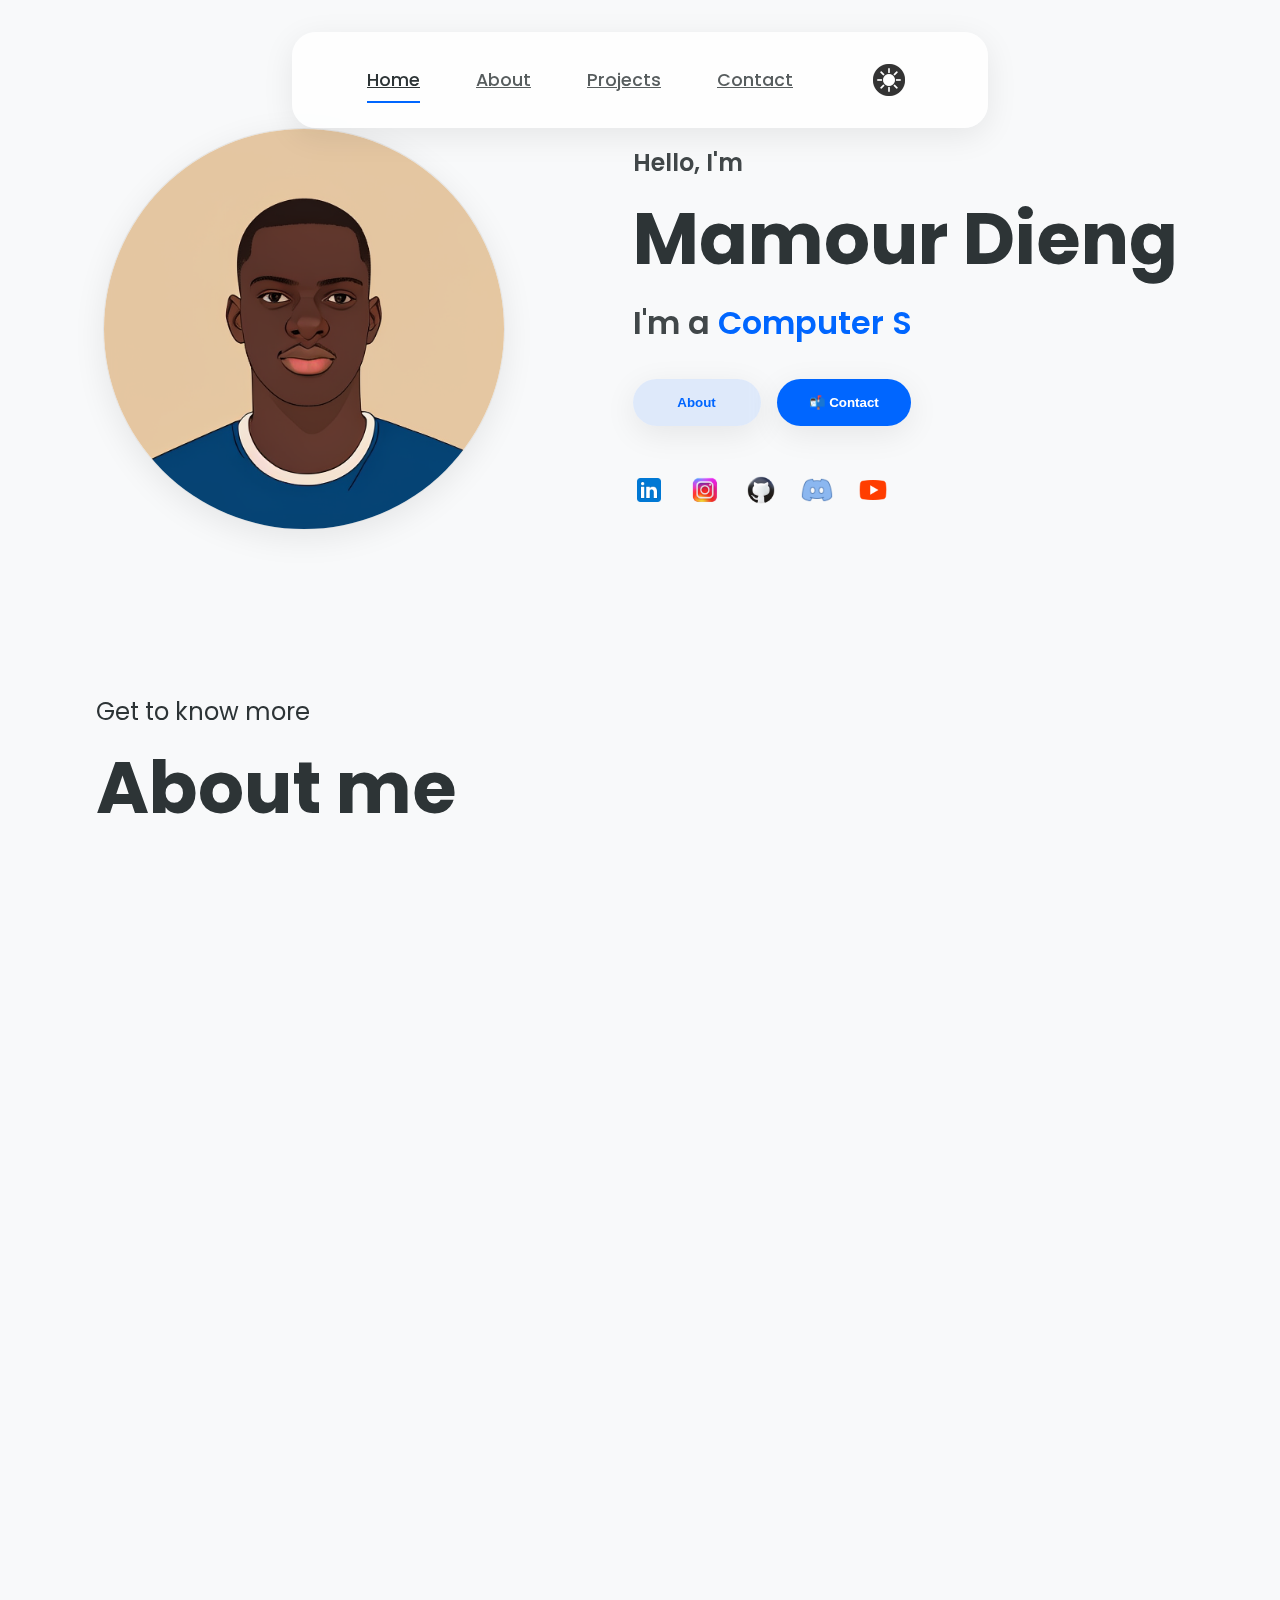
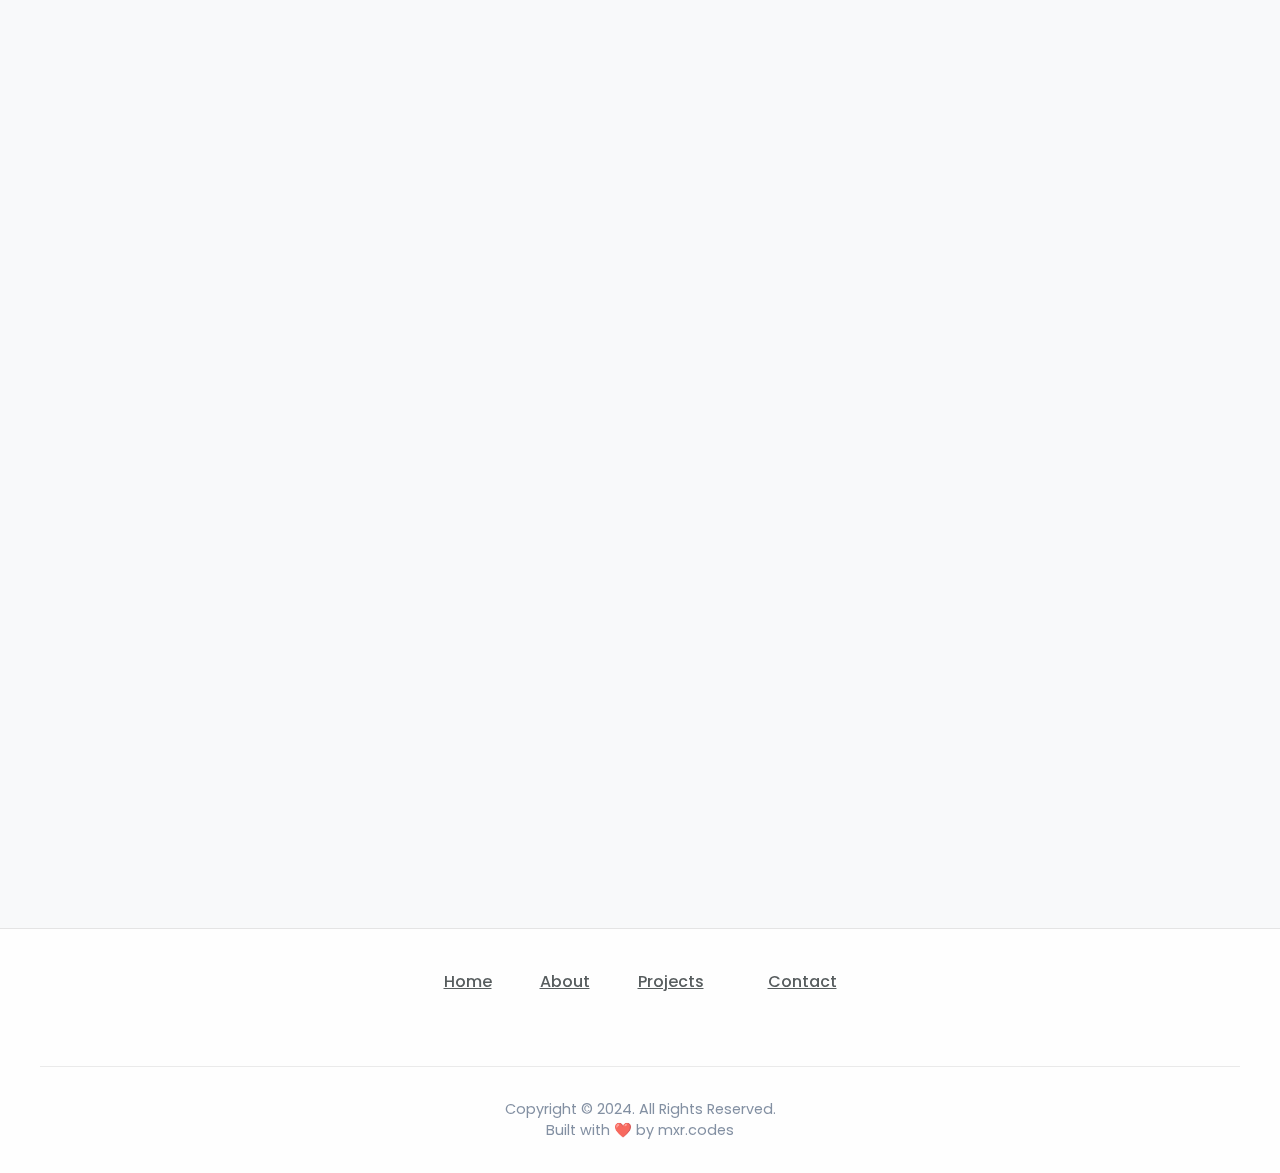
==== index.html @ 45b51bd1 "fix project section responsiveness" ====
<!DOCTYPE html>
<html lang="en">
<head>
    <meta charset="UTF-8">
    <meta name="viewport" content="width=device-width, initial-scale=1.0">
    <meta name="description" content="Mamour Dieng's personal Portfolio">
    <meta name="keywords" content="Mamour Dieng, mxr.codes, Mamour Dieng's Portfolio, Étudiant École Supérieure Polytechnique de Dakar">
    <meta name="author" content="Mamour Dieng">
    
    <!-- Open Graph Meta Tags -->
    <meta property="og:title" content="Mamour Dieng's Portfolio">
    <meta property="og:description" content="Explore my portfolio showcasing a Wordle game using Python, full-stack React applications, GitHub credentials integration, and more. Stay tuned for updates on YouTube and Instagram.">
    <meta property="og:url" content="https://mxr.codes">
    <meta property="og:image" content="https://mxr.codes/images/mypfp.png">
    <meta property="og:site_name" content="mxr.codes">
    <meta property="og:see_also" content="https://www.instagram.com/mxr.codes">

    <!-- Twitter Card Meta Tags. -->
    <meta name="twitter:card" content="summary_large_image">
    <meta name="twitter:title" content="Mamour Dieng's Portfolio">
    <meta name="twitter:description" content="Explore my portfolio showcasing a Wordle game using Python, full-stack React applications, GitHub credentials integration, and more. Stay tuned for updates on YouTube and Instagram.">
    <meta name="twitter:image" content="https://mxr.codes/images/mypfp.png">
    <meta name="twitter:site" content="@mxr.codes">
    
    <link rel="icon" type="image/png" href="images/favicon.ico">
    <link rel="stylesheet" type="text/css" href="style.css">
    <link rel="stylesheet" type="text/css" href="mediaqueries.css">
    <link rel="stylesheet" href="https://unpkg.com/aos@next/dist/aos.css" />
</head>
    
<body>
    <nav id="desktop-nav">
        <div>
            <ul class="nav-links">
                <li><a href="#profile" class="nav-link active">Home</a></li>
                <li><a href="#about" class="nav-link">About</a></li>
                <li><a href="#projects" class="nav-link">Projects</a></li>
                <li><a href="#contact" class="nav-link">Contact</a></li>
                <li>
                    <img
                      id="modeToggle"
                      class="icon color-icon"
                      src="./images/theme_light.png"
                      src-light="./images/theme_light.png"
                      src-dark="./images/theme_dark.png"
                      alt="Color theme icon"
                    />
                </li>
            </ul>
        </div>
    </nav>
    <nav id="hamburger-nav">
        <div class="logo">mxr.codes</div>
        <div class="hamburger-menu">
            <div class="hamburger-icon" onclick="toggleMenu()">
                <span></span>
                <span></span>
                <span></span>
            </div>
            <div class="menu-links">
                <li><a href="#home" onclick="toggleMenu()">Home</a></li>
                <li><a href="#about" onclick="toggleMenu()">About</a></li>
                <li><a href="#projects" onclick="toggleMenu()">Projects</a></li>
                <li><a href="#contact" onclick="toggleMenu()">Contact</a></li>
            </div>
        </div>
    </nav>
    <section id="profile">
        <div class="section__pic-container" data-aos="fade-right">
            <img class="me" src="/images/image.png" alt="profile-pic"/>
        </div>
        <div class="section__text" data-aos="fade-left">
            <p class="section__text__p1">Hello, I'm</p>
            <h1 class="title">Mamour Dieng</h1>
            <p class="section__text__p2">
                <span class="static-text">I'm a</span> 
                <span class="dynamic-text" data-period="2000" 
                      data-type='["Computer Science Student", "Python & AI Enthusiast 🤖", "YouTuber 🎥",  "Chess Player ♟️"]'>
                </span>
            </p>
            <div class="btn-container">
                <button class="btn btn-color-2" onclick="location.href='#about'">
                    About
                </button>
                <button class="btn btn-color-1" onclick="location.href='#contact'">
                    📬 Contact
                </button>
            </div>
            <div id="socials-container">
                <a href="https://www.linkedin.com/in/mamour-dieng-394237261/" target="_blank" class="social-link" data-aos="fade-up" data-aos-delay="100">
                    <img src="images/icons/linkedin.png" alt="My LinkedIn profile" class="icon"/>
                </a>
                <a href="https://instagram.com/mxr.codes" target="_blank" class="social-link" data-aos="fade-up" data-aos-delay="200">
                    <img src="images/icons/instagram.png" alt="My Instagram profile" class="icon"/>
                </a>
                <a href="https://github.com/mamour-dx" target="_blank" class="social-link" data-aos="fade-up" data-aos-delay="300">
                    <img src="images/icons/github.png" alt="My GitHub profile" class="icon"/>
                </a>
                <a href="https://discord.gg/Q7MDwkQH3E" target="_blank" class="social-link" data-aos="fade-up" data-aos-delay="400">
                    <img src="images/icons/discord.png" alt="My Discord server" class="icon"/>
                </a>
                <a href="https://www.youtube.com/@mxr_codes" target="_blank" class="social-link" data-aos="fade-up" data-aos-delay="500">
                    <img src="images/icons/youtube.png" alt="My YouTube channel" class="icon"/>
                </a>
            </div>
        </div>
    </section>
    <section id="about">
        <p class="section__text__p1" data-aos="fade-up">Get to know more</p>
        <h1 class="title" data-aos="fade-up">About me</h1>
        <div class="section-container">
            <div class="section__pic-container" data-aos="fade-right">
                <img src="/images/about-me-pic.png" class="about-pic"/>
            </div>
            <div class="about-details-container" data-aos="fade-left">
                <div class="about-containers">
                    <div class="details-container" data-aos="zoom-in" data-aos-delay="100">
                        <img src="/images/icons/experience.png" alt="" class="icon"/>
                        <h3>Student</h3>
                        <p>DUT 2<br>École Supérieure Polytechnique de Dakar</p>
                    </div>
                    <div class="details-container" data-aos="zoom-in" data-aos-delay="200">
                        <img src="/images/icons/education.png" alt="" class="icon"/>
                        <h3>Content creator</h3>
                        <p>Instagram, YouTube and TikTok</p>
                    </div>
                </div>
                <div class="text-container" data-aos="fade-up">
                    <p>     
                        I started coding in July 2024, and the aspect I love most about computer science is the creativity. After self-teaching Python using <a href="https://cs50.harvard.edu/python/2022/" target="_blank">CS50P</a> course, I enrolloed ESP Dakar, where I learned about algotrithms, computer architecture, networks etc. I learned (and still learning) multiple programming languages at school like C, Java, PHP, SQL for Databases etc. <br>
                        I also had the opportunity to use HTML/CSS and JavaScript, particularly with React JS. 
                    </p> 
                </div>
            </div>
        </div>
        <img src="/images/icons/arrow.png" class="icon arrow" onclick="location.href='#projects'" data-aos="fade-up">
    </section>
    <section id="projects">
        <p class="section__text__p1" data-aos="fade-up">Browse my recent</p>
        <h1 class="title" data-aos="fade-up">Projects</h1>
        <div class="projects-container">
            <div class="project-card" data-aos="fade-up">
                <div class="project-image">
                    <img src="/images/notemaster.png" alt="NoteMaster App" class="project-img">
                    <div class="project-overlay">
                        <div class="tech-stack">
                            <span class="tech-tag">Python</span>
                            <span class="tech-tag">Streamlit</span>
                            <span class="tech-tag">GitHub</span>
                            <span class="tech-tag">Deepseek API</span>
                        </div>
                    </div>
                </div>
                <div class="project-content">
                    <h3 class="project-title">NoteMaster</h3>
                    <p class="project-description">Une application d'apprentissage actif qui permet de prendre des notes, générer des questions et suivre vos progrès dans vos cours.</p>
                    <div class="btn-container">
                        <button class="btn btn-color-2 project-btn" onclick="window.open('https://notemaster.streamlit.app', '_blank')">
                            Live Demo
                        </button>
                        <button class="btn btn-color-1 project-btn" onclick="window.open('https://www.youtube.com/watch?v=1hFGjvgwC_8', '_blank')">
                            YouTube
                        </button>
                    </div>
                </div>
            </div>

            <div class="project-card" data-aos="fade-up" data-aos-delay="200">
                <div class="project-image">
                    <img src="/images/CS50P.png" alt="Wordle Game" class="project-img">
                    <div class="project-overlay">
                        <div class="tech-stack">
                            <span class="tech-tag">Python</span>
                            <span class="tech-tag">CLI</span>
                            <span class="tech-tag">Game Dev</span>
                            <span class="tech-tag">CS50</span>
                        </div>
                    </div>
                </div>
                <div class="project-content">
                    <h3 class="project-title"><a title="What is wordle?" href="https://www.nytimes.com/games/wordle/index.html" target="_blank">Wordle</a> game using Python</h3>
                    <p class="project-description">A command-line implementation of the popular Wordle game built with Python as part of the CS50P course.</p>
                    <div class="btn-container">
                        <button class="btn btn-color-1 project-btn" onclick="location.href='https://github.com/mamour-dx/python-wordle-game'">
                            Github
                        </button>
                        <button class="btn btn-color-2 project-btn" onclick="location.href='https://certificates.cs50.io/f2751e08-4cd6-47ea-8532-13213b9c3344.pdf?size=letter'">
                            Credentials
                        </button>
                    </div>
                </div>
            </div>

            <div class="project-card" data-aos="fade-up" data-aos-delay="400">
                <div class="project-image">
                    <img src="/images/today-i-learned.png" alt="Today I Learned" class="project-img">
                    <div class="project-overlay">
                        <div class="tech-stack">
                            <span class="tech-tag">React</span>
                            <span class="tech-tag">JavaScript</span>
                            <span class="tech-tag">CSS</span>
                            <span class="tech-tag">Full-Stack</span>
                        </div>
                    </div>
                </div>
                <div class="project-content">
                    <h3 class="project-title">Full-Stack Web Application with React</h3>
                    <p class="project-description">A web application built with React that allows users to share and discover interesting facts they've learned.</p>
                    <div class="btn-container">
                        <button class="btn btn-color-2 project-btn" onclick="window.open('https://todayilearned-mxr.netlify.app/', '_blank')">
                            Live Demo
                        </button>
                        <button class="btn btn-color-1 project-btn" onclick="location.href='https://github.com/mamour-dx/Web-App'">
                            GitHub
                        </button>
                    </div>
                </div>
            </div>

            <div class="project-card" data-aos="fade-up" data-aos-delay="600">
                <div class="project-image">
                    <img src="/images/python-website.png" alt="Python Quiz" class="project-img">
                    <div class="project-overlay">
                        <div class="tech-stack">
                            <span class="tech-tag">HTML</span>
                            <span class="tech-tag">CSS</span>
                            <span class="tech-tag">JavaScript</span>
                            <span class="tech-tag">Quiz App</span>
                        </div>
                    </div>
                </div>
                <div class="project-content">
                    <h3 class="project-title">Python Quiz Application</h3>
                    <p class="project-description">An interactive quiz application to test your Python knowledge with various difficulty levels and topics.</p>
                    <div class="btn-container">
                        <button class="btn btn-color-2 project-btn" onclick="window.open('https://python.mxr.codes/', '_blank')">
                            Live Demo
                        </button>
                        <button class="btn btn-color-1 project-btn" onclick="location.href='https://www.instagram.com/p/C7hyXpmtdHk/'">
                            Instagram
                        </button>
                    </div>
                </div>
            </div>
        </div>
        
        <div class="technologies-section" data-aos="fade-up">
            <h2 class="technologies-title">My Toolbox ⚒️</h2>
            <div class="technologies-container">
                <div class="technology-item" data-aos="zoom-in" data-aos-delay="50">
                    <img src="/images/technologies/python.png" alt="Python" class="technology-icon">
                    <span class="technology-name">Python</span>
                </div>
                <div class="technology-item" data-aos="zoom-in" data-aos-delay="100">
                    <img src="/images/technologies/html.png" alt="HTML" class="technology-icon">
                    <span class="technology-name">HTML</span>
                </div>
                <div class="technology-item" data-aos="zoom-in" data-aos-delay="150">
                    <img src="/images/technologies/css.png" alt="CSS" class="technology-icon">
                    <span class="technology-name">CSS</span>
                </div>
                <div class="technology-item" data-aos="zoom-in" data-aos-delay="200">
                    <img src="/images/technologies/javascript.png" alt="JavaScript" class="technology-icon">
                    <span class="technology-name">JavaScript</span>
                </div>
                <div class="technology-item" data-aos="zoom-in" data-aos-delay="250">
                    <img src="/images/technologies/react.png" alt="React" class="technology-icon">
                    <span class="technology-name">React</span>
                </div>
                <div class="technology-item" data-aos="zoom-in" data-aos-delay="300">
                    <img src="/images/technologies/streamlit.png" alt="Streamlit" class="technology-icon">
                    <span class="technology-name">Streamlit</span>
                </div>
                <div class="technology-item" data-aos="zoom-in" data-aos-delay="350">
                    <img src="/images/technologies/github.png" alt="GitHub" class="technology-icon">
                    <span class="technology-name">GitHub</span>
                </div>
                <div class="technology-item" data-aos="zoom-in" data-aos-delay="400">
                    <img src="/images/technologies/git.png" alt="Git" class="technology-icon">
                    <span class="technology-name">Git</span>
                </div>
                <div class="technology-item" data-aos="zoom-in" data-aos-delay="450">
                    <img src="/images/technologies/cli.png" alt="Command Line" class="technology-icon">
                    <span class="technology-name">CLI</span>
                </div>
                <div class="technology-item" data-aos="zoom-in" data-aos-delay="500">
                    <img src="/images/technologies/deepseek.png" alt="Deepseek API" class="technology-icon">
                    <span class="technology-name">Deepseek API</span>
                </div>
            </div>
        </div>
        
        <img src="/images/icons/arrow.png" class="icon arrow" onclick="location.href='#contact'" data-aos="fade-up">
    </section>
    <section id="contact">
        <p class="section__text__p1" data-aos="fade-up">Get in touch</p>
        <h1 class="title" data-aos="fade-up">Contact Me</h1>
        <div class="contact-info-upper-container" data-aos="zoom-in">
            <div class="contact-info-container">
                <img src="/images/icons/email.png" alt="email" class="icon contact-icon email-icon">
                <p><a href="mailto:contact@mxr.codes">contact@mxr.codes</a></p>
            </div>
            
        </div>
    </section>
    <footer>
        <div class="footer-content">
            <nav>
                <div class="nav-links-container">
                    <ul class="nav-links">
                        <li><a href="#profile">Home</a></li>
                        <li><a href="#about">About</a></li>
                        <li><a href="#projects">Projects</a></li>
                        <li><a href="#contact">Contact</a></li>
                    </ul>
                </div>
            </nav>
            <div class="footer-bottom">
                <p>Copyright &#169; 2024. All Rights Reserved.</p>
                <p>Built with ❤️ by mxr.codes</p>
            </div>
        </div>
    </footer>
    
    <script src="https://unpkg.com/aos@next/dist/aos.js"></script>
    <script src="script.js"></script>
</body>
</html>
---- style.css ----
@import url("https://fonts.googleapis.com/css2?family=Poppins:wght@300;400;500;600&display=swap");

/* Default Light Mode */
:root {
  --primary-color: #ffffff;
  --background-color: #f8f9fa;
  --text-color: #2d3436;
  --text-color-light: #64748b;
  --accent-color: #0066FF;
  --accent-color-light: rgba(0, 102, 255, 0.1);
  --glass: rgba(255, 255, 255, 0.8);
  --glass-dark: rgba(255, 255, 255, 0.95);
  --shadow: 0 8px 32px 0 rgba(0, 0, 0, 0.08);
  --backdrop: blur(10px);
  --border-color: rgba(0, 0, 0, 0.1);
}

/* Dark Mode */
[theme="dark"] {
  --primary-color: #0a0a0a;
  --background-color: #000000;
  --text-color: #ffffff;
  --text-color-light: #94a3b8;
  --accent-color: #3b82f6;
  --accent-color-light: rgba(59, 130, 246, 0.1);
  --glass: rgba(0, 0, 0, 0.8);
  --glass-dark: rgba(0, 0, 0, 0.95);
  --shadow: 0 8px 32px 0 rgba(0, 0, 0, 0.3);
  --border-color: rgba(255, 255, 255, 0.1);
}

* {
  margin: 0;
  padding: 0;
}

h3 {
  color: var(--text-color);
}

body {
  font-family: "Poppins", sans-serif;
  background-color: var(--background-color);
  color: var(--text-color);
}

html {
  scroll-behavior: smooth;
}

p {
  color: var(--text-color-light);
}

/* TRANSITION */

a,
.btn {
  transition: all 300ms ease;
}

/* DESKTOP NAV */

nav {
  position: fixed;
  top: 2rem;
  left: 50%;
  transform: translateX(-50%);
  width: auto;
  min-width: 600px;
  background: var(--glass);
  backdrop-filter: var(--backdrop);
  -webkit-backdrop-filter: var(--backdrop);
  z-index: 1000;
  border-radius: 1.5rem;
  padding: 1rem 3rem;
  box-shadow: var(--shadow);
  height: auto;
  display: flex;
  justify-content: center;
}

.nav-links {
  display: flex;
  align-items: center;
  gap: 3.5rem;
  list-style: none;
  font-size: 1.1rem;
  padding: 0.5rem 1rem;
  margin: 0;
}

.nav-links li {
  display: flex;
  align-items: center;
}

.nav-links a {
  position: relative;
  padding: 0.5rem 0;
  font-weight: 500;
  color: var(--text-color);
  opacity: 0.8;
  transition: all 0.3s ease;
  white-space: nowrap;
}

.nav-links a:hover {
  opacity: 1;
  text-decoration: none;
  transform: translateY(-1px);
}

.nav-links a::after {
  content: '';
  position: absolute;
  bottom: -2px;
  left: 0;
  width: 0;
  height: 2px;
  background: var(--accent-color);
  transition: width 0.3s ease;
}

.nav-links a:hover::after {
  width: 100%;
}

.nav-links a.active {
  opacity: 1;
}

.nav-links a.active::after {
  width: 100%;
}

.nav-links li:last-child {
  margin-left: 1rem;
}

#modeToggle {
  padding: 0.5rem;
  cursor: pointer;
  transition: transform 0.3s ease;
}

#modeToggle:hover {
  transform: rotate(45deg);
}

.logo {
  display: none;
}

/* HAMBURGER MENU */

#hamburger-nav {
  display: none;
}

.hamburger-menu {
  position: relative;
  display: inline-block;
}

.hamburger-icon {
  display: flex;
  flex-direction: column;
  justify-content: space-between;
  height: 24px;
  width: 30px;
  cursor: pointer;
}

.hamburger-icon span {
  width: 100%;
  height: 2px;
  background-color: var(--text-color);
  transition: all 0.3 ease-in-out;
}

.menu-links {
  position: absolute;
  top: 100%;
  right: 0;
  background-color: var(--glass-dark);
  width: fit-content;
  max-height: 0;
  overflow: hidden;
  transition: all 0.3 ease-in-out;
}

.menu-links a {
  display: block;
  padding: 10px;
  text-align: center;
  font-size: 1.5rem;
  color: var(--text-color);
  text-decoration: none;
  transition: all 0.3 ease-in-out;
}

.menu-links li {
  list-style: none;
}

.menu-links.open {
  max-height: 300px;
}

.hamburger-icon.open span:first-child {
  transform: rotate(45deg) translate(10px, 5px);
}

.hamburger-icon.open span:nth-child(2) {
  opacity: 0;
}

.hamburger-icon.open span:last-child {
  transform: rotate(-45deg) translate(10px, -5px);
}

.hamburger-icon span:first-child {
  transform: none;
}

.hamburger-icon span:first-child {
  opacity: 1;
}

.hamburger-icon span:first-child {
  transform: none;
}

/* SECTIONS */

section {
  padding-top: 4vh;
  height: 96vh;
  margin: 0 10rem;
  box-sizing: border-box;
  min-height: fit-content;
}

.section-container {
  display: flex;
}

/* PROFILE SECTION */

#profile {
  display: flex;
  justify-content: center;
  align-items: center;
  gap: 8rem;
  height: 100vh;
  margin: 0;
  padding: 0 10rem;
  background: var(--background-color);
}

.section__pic-container {
  position: relative;
  overflow: hidden;
  border-radius: 50%;
  box-shadow: var(--shadow);
  animation: float 6s ease-in-out infinite;
  height: 400px;
  width: 400px;
  display: flex;
  justify-content: center;
  align-items: center;
  background: var(--glass);
  backdrop-filter: var(--backdrop);
  -webkit-backdrop-filter: var(--backdrop);
  border: 1px solid var(--border-color);
}

.section__pic-container img.me {
  width: 100%;
  height: 100%;
  object-fit: cover;
  object-position: center;
}

.section__text {
  align-self: center;
  text-align: left;
  animation: fadeIn 1s ease-in;
  max-width: 600px;
}

@keyframes fadeIn {
  from { opacity: 0; transform: translateY(20px); }
  to { opacity: 1; transform: translateY(0); }
}

.section__text p {
  font-weight: 600;
}

.section__text__p1 {
  font-size: 1.5rem;
  margin-bottom: 1rem;
  color: var(--text-color);
  opacity: 0.9;
}

.section__text__p2 {
  font-size: 2rem;
  margin-bottom: 2rem;
  min-height: 3rem;
  text-align: left;
}

.section__text__p2 .static-text {
  color: var(--text-color);
  opacity: 0.9;
}

.section__text__p2 .dynamic-text {
  color: var(--accent-color);
  font-weight: 600;
}

.title {
  font-size: 4.5rem;
  line-height: 1.2;
  margin-bottom: 1rem;
  background: none;
  -webkit-background-clip: unset;
  background-clip: unset;
  color: var(--text-color);
  font-weight: 700;
  text-align: left;
}

#socials-container {
  display: flex;
  justify-content: flex-start;
  margin-top: 3rem;
  gap: 1.5rem;
}

.social-link {
  opacity: 0.7;
  transition: all 0.3s ease;
}

.social-link:hover {
  opacity: 1;
  transform: translateY(-3px);
}

/* ICONS */

.icon {
  cursor: pointer;
  height: 2rem;
}

/* BUTTONS */

.btn-container {
  display: flex;
  justify-content: flex-start;
  margin-top: 2rem;
  gap: 1rem;
}

.btn {
  font-weight: 600;
  transition: all 300ms ease;
  padding: 1rem 2rem;
  width: auto;
  min-width: 8rem;
  border-radius: 2rem;
  background: var(--glass);
  backdrop-filter: var(--backdrop);
  -webkit-backdrop-filter: var(--backdrop);
  border: 1px solid var(--border-color);
  box-shadow: var(--shadow);
  color: var(--text-color);
}

.btn:hover {
  transform: translateY(-3px);
  box-shadow: 0 10px 20px rgba(0, 0, 0, 0.2);
}

.btn:active {
  transform: translateY(-1px);
  box-shadow: 0 5px 10px rgba(0, 0, 0, 0.2);
}

.btn-color-1,
.btn-color-2 {
  border: var(--border-color);
  color: var(--text-color-light);
}

.btn-color-1:hover,
.btn-color-2:hover {
  cursor: pointer;
}

.btn-color-1,
.btn-color-2:hover {
  background: var(--accent-color);
  color: white;
}

.btn-color-1:hover {
  background: var(--text-color);
}

.btn-color-2 {
  background: var(--accent-color-light);
  color: var(--accent-color);
}

.btn-color-2:hover {
  border: var(--border-color);
  background: var(--text-color);
}

.btn-container {
  gap: 1rem;
}

/* ABOUT SECTION */

#about {
  position: relative;
}

.about-containers {
  gap: 2rem;
  margin-bottom: 2rem;
  margin-top: 2rem;
}

.about-details-container {
  justify-content: center;
  flex-direction: column;
}

.about-containers,
.about-details-container {
  display: flex;
}

.about-pic {
  border-radius: 2rem;
  width: 100%;
  height: 100%;
  object-fit: cover;
}

.arrow {
  position: absolute;
  right: -5rem;
  bottom: 2.5rem;
}

.details-container {
  padding: 1.5rem;
  flex: 1;
  background: var(--glass);
  backdrop-filter: var(--backdrop);
  -webkit-backdrop-filter: var(--backdrop);
  border-radius: 2rem;
  border: 1px solid var(--border-color);
  box-shadow: var(--shadow);
  text-align: center;
  transition: transform 0.3s ease;
}

.details-container:hover {
  transform: translateY(-5px);
}

.section-container {
  gap: 5rem;
  height: 80%;
  align-items: center;
}

#about .section__pic-container {
  height: 400px;
  width: 500px;
  margin: auto 0;
  border-radius: 2rem;
  overflow: hidden;
}

#about .about-details-container {
  flex: 1;
  max-width: 600px;
}

/* EXPERIENCE SECTION */

#experience {
  position: relative;
}

.experience-sub-title {
  color: var(--text-color);
  font-weight: 600;
  font-size: 1.75rem;
  margin-bottom: 2rem;
}

.experience-details-container {
  display: flex;
  justify-content: center;
  flex-direction: column;
}

.article-container {
  display: flex;
  text-align: initial;
  flex-wrap: wrap;
  flex-direction: row;
  gap: 2.5rem;
  justify-content: space-around;
}

article {
  display: flex;
  width: 10rem;
  justify-content: space-around;
  gap: 0.5rem;
}

article .icon {
  cursor: default;
}

/* PROJECTS SECTION */

#projects {
  position: relative;
  padding: 6rem 0;
}

.projects-container {
  display: grid;
  grid-template-columns: repeat(auto-fill, minmax(300px, 1fr));
  gap: 3rem;
  max-width: 1400px;
  margin: 3rem auto 0;
  padding: 0 2rem;
}

.project-card {
  position: relative;
  background: rgba(255, 255, 255, 0.05);
  backdrop-filter: blur(10px);
  -webkit-backdrop-filter: blur(10px);
  border-radius: 0.75rem;
  overflow: hidden;
  box-shadow: 0 10px 30px rgba(0, 0, 0, 0.1);
  transition: all 0.4s ease;
  height: 100%;
  display: flex;
  flex-direction: column;
  border: 1px solid rgba(255, 255, 255, 0.1);
}

[theme="dark"] .project-card {
  background: rgba(0, 0, 0, 0.2);
  box-shadow: 0 10px 30px rgba(0, 0, 0, 0.3);
}

.project-card:hover {
  transform: translateY(-10px);
  box-shadow: 0 20px 40px rgba(0, 0, 0, 0.15);
}

[theme="dark"] .project-card:hover {
  box-shadow: 0 20px 40px rgba(0, 0, 0, 0.4);
}

.project-image {
  position: relative;
  width: 100%;
  height: 220px;
  overflow: hidden;
}

.project-img {
  width: 100%;
  height: 100%;
  object-fit: cover;
  transition: transform 0.6s ease;
}

.project-card:hover .project-img {
  transform: scale(1.05);
}

.project-overlay {
  position: absolute;
  bottom: 0;
  left: 0;
  width: 100%;
  background: linear-gradient(to top, rgba(0, 0, 0, 0.9), rgba(0, 0, 0, 0.6) 70%, transparent);
  padding: 1rem;
  opacity: 1;
  transition: all 0.3s ease;
}

.tech-stack {
  display: flex;
  flex-wrap: wrap;
  gap: 0.4rem;
  margin-bottom: 0.5rem;
}

.tech-tag {
  background: var(--accent-color);
  color: white;
  padding: 0.3rem 0.6rem;
  border-radius: 0.4rem;
  font-size: 0.8rem;
  font-weight: 500;
  box-shadow: 0 4px 8px rgba(0, 0, 0, 0.3);
  transition: all 0.3s ease;
  white-space: nowrap;
}

.tech-tag:hover {
  transform: translateY(-2px);
  box-shadow: 0 6px 12px rgba(0, 0, 0, 0.4);
}

.project-content {
  padding: 1.5rem;
  flex-grow: 1;
  display: flex;
  flex-direction: column;
}

.project-title {
  font-size: 1.5rem;
  font-weight: 600;
  margin-bottom: 1rem;
  color: var(--text-color);
}

.project-title a {
  color: var(--text-color);
  text-decoration: none;
  transition: color 0.3s ease;
}

.project-title a:hover {
  color: var(--accent-color);
}

.project-description {
  color: var(--text-color-secondary);
  margin-bottom: 1.5rem;
  line-height: 1.6;
  flex-grow: 1;
}

.project-card .btn-container {
  margin-top: auto;
  display: flex;
  gap: 1rem;
}

.project-card .project-btn {
  flex: 1;
  padding: 0.8rem 0;
  font-size: 0.9rem;
  border-radius: 0.5rem;
}

/* CONTACT */

#contact {
  display: flex;
  justify-content: center;
  flex-direction: column;
  height: 70vh;
}

.contact-info-upper-container {
  display: flex;
  justify-content: center;
  border-radius: 2rem;
  border: 1px solid var(--border-color);
  box-shadow: var(--shadow);
  background: var(--glass);
  backdrop-filter: var(--backdrop);
  -webkit-backdrop-filter: var(--backdrop);
  margin: 2rem auto;
  padding: 0.5rem;
}

.contact-info-container {
  display: flex;
  align-items: center;
  justify-content: center;
  gap: 0.5rem;
  margin: 1rem;
}

.contact-info-container p {
  font-size: larger;
}

.contact-icon {
  cursor: default;
}

.email-icon {
  height: 2.5rem;
}

/* FOOTER SECTION */

footer {
  background: var(--glass);
  backdrop-filter: var(--backdrop);
  -webkit-backdrop-filter: var(--backdrop);
  border-top: 1px solid var(--border-color);
  padding: 2rem 0;
  margin-top: 4rem;
}

footer nav {
  position: relative;
  transform: none;
  left: auto;
  top: auto;
  background: none;
  backdrop-filter: none;
  -webkit-backdrop-filter: none;
  box-shadow: none;
  border-radius: 0;
  padding: 0;
  margin-bottom: 2rem;
  min-width: unset;
  width: 100%;
}

footer .nav-links-container {
  display: flex;
  justify-content: center;
  width: 100%;
}

footer .nav-links {
  gap: 3rem;
  padding: 0;
  margin-bottom: 2rem;
}

footer .nav-links a {
  font-size: 1rem;
  opacity: 0.8;
  transition: all 0.3s ease;
}

footer .nav-links a:hover {
  opacity: 1;
  transform: translateY(-2px);
}

.footer-content {
  max-width: 1200px;
  margin: 0 auto;
  padding: 0 2rem;
}

.footer-bottom {
  text-align: center;
  padding-top: 2rem;
  border-top: 1px solid var(--border-color);
  margin-top: 2rem;
  opacity: 0.8;
  font-size: 0.9rem;
}

.footer-bottom a {
  color: var(--accent-color);
  text-decoration: none;
  transition: all 0.3s ease;
}

.footer-bottom a:hover {
  opacity: 0.8;
  text-decoration: none;
}

/* TECHNOLOGIES SECTION */

.technologies-section {
  margin: 6rem auto 4rem;
  max-width: 1400px;
  padding: 0 2rem;
  text-align: center;
}

.technologies-title {
  font-size: 2rem;
  margin-bottom: 3rem;
  color: var(--text-color);
  position: relative;
  display: inline-block;
}

.technologies-title::after {
  content: '';
  position: absolute;
  bottom: -10px;
  left: 50%;
  transform: translateX(-50%);
  width: 80px;
  height: 3px;
  background: var(--accent-color);
  border-radius: 3px;
}

.technologies-container {
  display: flex;
  flex-wrap: wrap;
  justify-content: center;
  gap: 3rem;
  margin-top: 2rem;
}

.technology-item {
  display: flex;
  flex-direction: column;
  align-items: center;
  gap: 1rem;
  width: 120px;
  transition: all 0.3s ease;
}

.technology-item:hover {
  transform: translateY(-10px);
}

.technology-icon {
  width: 70px;
  height: 70px;
  object-fit: contain;
  filter: grayscale(20%);
  transition: all 0.3s ease;
}

.technology-item:hover .technology-icon {
  filter: grayscale(0%);
  transform: scale(1.1);
}

.technology-name {
  font-size: 0.9rem;
  font-weight: 500;
  color: var(--text-color);
}

/* Media queries for technologies section */
@media screen and (max-width: 800px) {
  .technologies-container {
    gap: 2rem;
  }
  
  .technology-item {
    width: 100px;
  }
  
  .technology-icon {
    width: 60px;
    height: 60px;
  }
}

@media screen and (max-width: 600px) {
  .technologies-container {
    gap: 1.5rem;
  }
  
  .technology-item {
    width: 80px;
  }
  
  .technology-icon {
    width: 50px;
    height: 50px;
  }
  
  .technology-name {
    font-size: 0.8rem;
  }
}

/* Add responsive styles for project cards */
@media screen and (max-width: 768px) {
  .projects-container {
    grid-template-columns: 1fr;
    padding: 0 1rem;
    gap: 2rem;
  }

  .project-image {
    height: 200px;
  }

  .project-overlay {
    padding: 0.8rem;
  }

  .tech-stack {
    gap: 0.3rem;
  }

  .tech-tag {
    padding: 0.25rem 0.5rem;
    font-size: 0.75rem;
  }

  .project-content {
    padding: 1.2rem;
  }

  .project-title {
    font-size: 1.3rem;
    margin-bottom: 0.8rem;
  }

  .project-description {
    font-size: 0.9rem;
    margin-bottom: 1.2rem;
  }
}

@media screen and (max-width: 480px) {
  .projects-container {
    gap: 1.5rem;
  }

  .project-image {
    height: 180px;
  }

  .tech-tag {
    padding: 0.2rem 0.4rem;
    font-size: 0.7rem;
  }

  .project-card .btn-container {
    flex-direction: column;
    gap: 0.5rem;
  }

  .project-card .project-btn {
    width: 100%;
  }
}
---- mediaqueries.css ----
@media screen and (max-width: 1400px) {
  #profile {
    height: auto;
    padding: 8rem 4rem;
  }

  section {
    margin: 0 6rem;
  }
  
  .projects-container {
    grid-template-columns: repeat(auto-fill, minmax(320px, 1fr));
  }
}

@media screen and (max-width: 1200px) {
  #desktop-nav {
    display: none;
  }

  #hamburger-nav {
    display: flex;
    padding: 1rem 4rem;
    justify-content: space-between;
    align-items: center;
    width: 100%;
    box-sizing: border-box;
    background: var(--glass);
    backdrop-filter: var(--backdrop);
    -webkit-backdrop-filter: var(--backdrop);
    position: fixed;
    top: 0;
    z-index: 1000;
  }

  section {
    margin: 0 4rem;
    height: auto;
    padding: 8rem 0;
  }

  #profile {
    flex-direction: column;
    gap: 4rem;
    height: auto;
    padding: 12rem 4rem 6rem 4rem;
  }

  .section__pic-container {
    width: 300px;
    height: 300px;
    margin: 0 auto;
  }

  .section__text {
    align-items: center;
    text-align: center;
  }

  .title {
    text-align: center;
  }

  .section__text__p2 {
    text-align: center;
  }

  #socials-container {
    justify-content: center;
  }

  .btn-container {
    justify-content: center;
  }

  .about-containers {
    flex-wrap: wrap;
  }

  #about .section-container {
    flex-direction: column;
  }

  #about .section__pic-container {
    width: 275px;
    height: 275px;
    margin: 0 auto 2rem;
  }

  .arrow {
    display: none;
  }
  
  .projects-container {
    grid-template-columns: repeat(auto-fill, minmax(300px, 1fr));
    gap: 2.5rem;
  }
}

@media screen and (max-width: 800px) {
  section {
    margin: 0 2rem;
  }

  #profile {
    padding: 12rem 2rem 6rem 2rem;
  }

  .about-containers,
  .contact-info-upper-container {
    flex-direction: column;
  }

  .contact-info-container {
    margin: 0;
  }

  .experience-sub-title {
    font-size: 1.25rem;
  }

  .logo {
    font-size: 1.5rem;
  }

  .nav-links {
    flex-direction: column;
    gap: 0.5rem;
    text-align: center;
  }

  .title {
    font-size: 3rem;
  }

  .text-container {
    text-align: justify;
  }
  
  .projects-container {
    grid-template-columns: repeat(auto-fill, minmax(280px, 1fr));
    gap: 2rem;
    padding: 0 1.5rem;
  }
  
  .project-image {
    height: 220px;
  }
}

@media screen and (max-width: 600px) {
  section {
    margin: 0 1rem;
    padding: 6rem 0;
  }

  #profile {
    padding: 12rem 1rem 6rem 1rem;
  }

  .section__pic-container {
    width: 250px;
    height: 250px;
  }

  .section__text__p1 {
    font-size: 1.25rem;
  }

  .section__text__p2 {
    font-size: 1.1rem;
  }

  .title {
    font-size: 2.5rem;
  }

  .btn-container {
    flex-direction: column;
    align-items: center;
    gap: 1rem;
  }

  .btn {
    min-width: 12rem;
  }

  .about-containers {
    gap: 1rem;
  }

  .details-container {
    padding: 1rem;
  }

  .section-container {
    gap: 2.5rem;
  }

  footer {
    padding: 2rem 1rem;
  }

  footer .nav-links {
    gap: 1.5rem;
    flex-wrap: wrap;
    justify-content: center;
  }

  .footer-content {
    padding: 0 1rem;
  }
  
  .projects-container {
    grid-template-columns: 1fr;
    max-width: 450px;
    margin: 2rem auto 0;
  }
  
  .project-image {
    height: 240px;
  }
  
  .tech-tag {
    padding: 0.3rem 0.6rem;
    font-size: 0.75rem;
  }
  
  .project-card .btn-container {
    flex-direction: row;
  }
}

@media screen and (max-width: 400px) {
  .section__pic-container {
    width: 200px;
    height: 200px;
  }

  .title {
    font-size: 2rem;
  }

  #socials-container {
    gap: 1rem;
  }

  .icon {
    height: 1.75rem;
  }
}
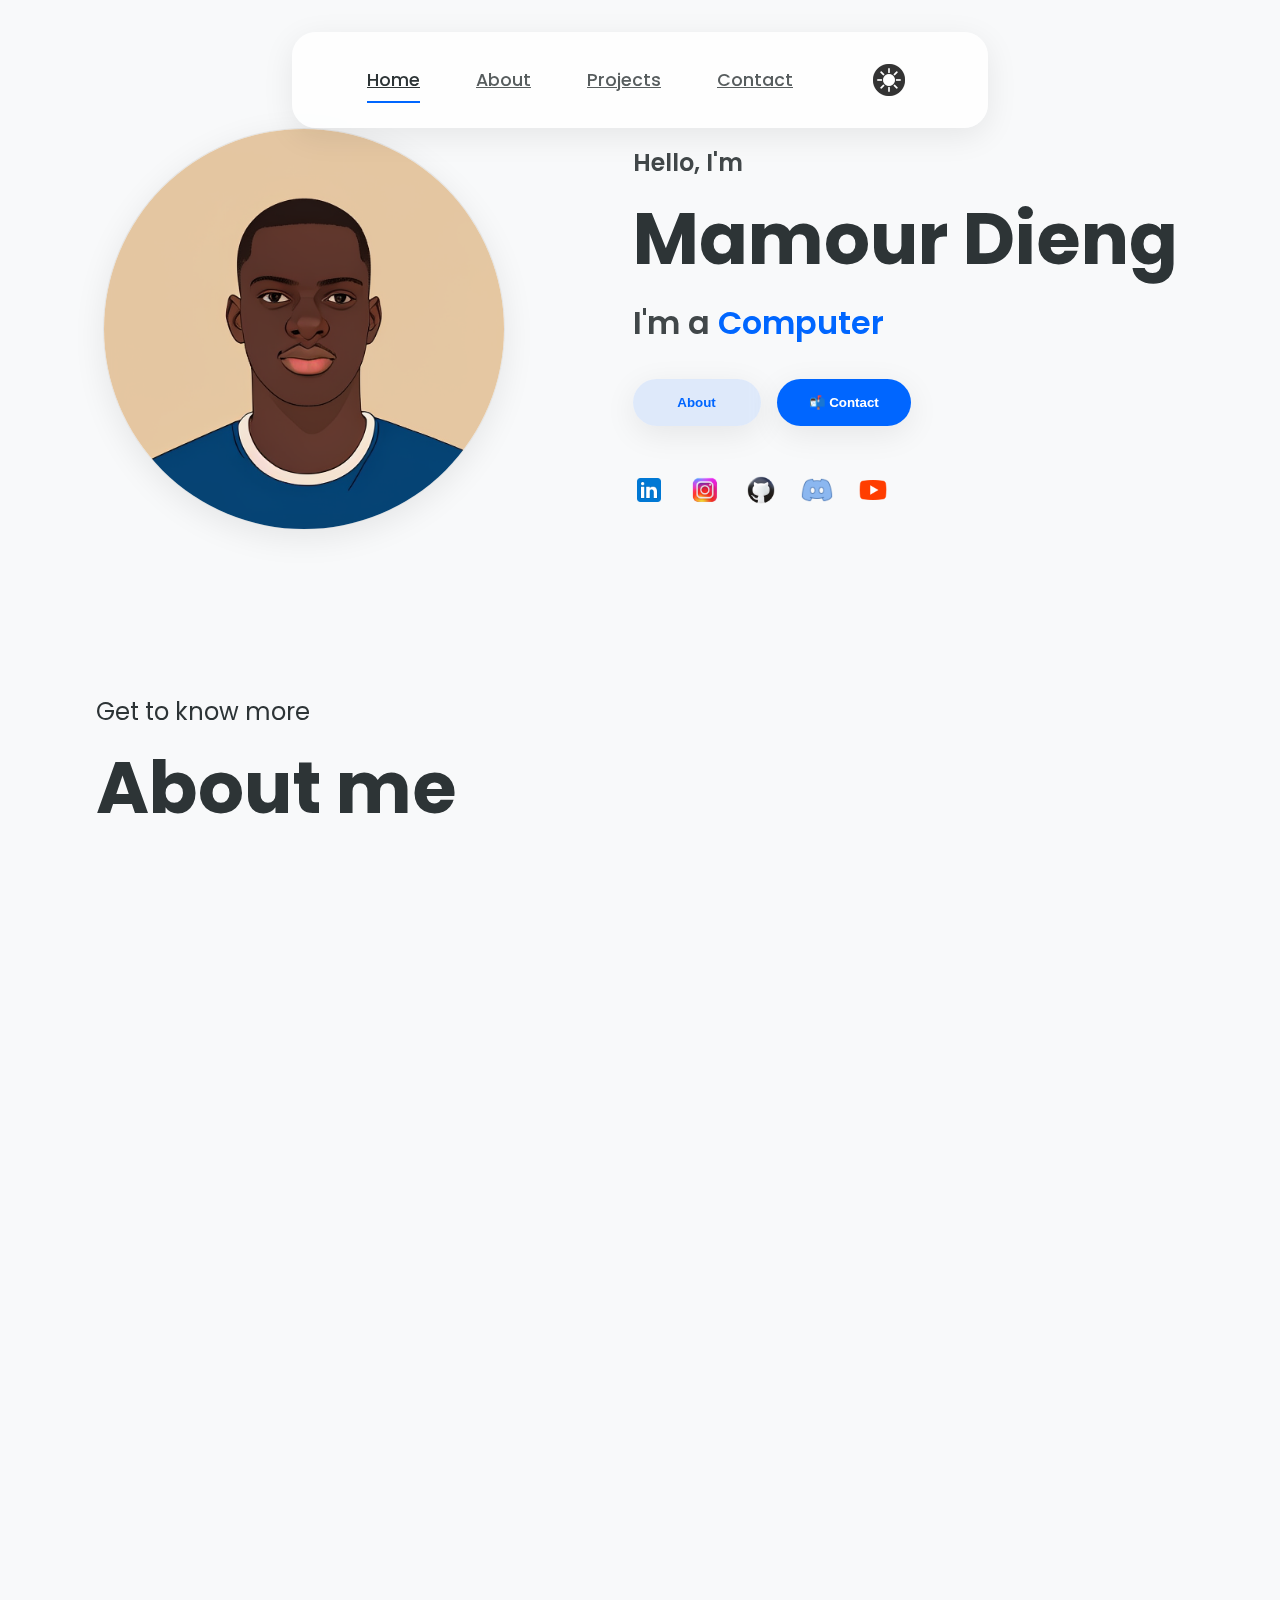
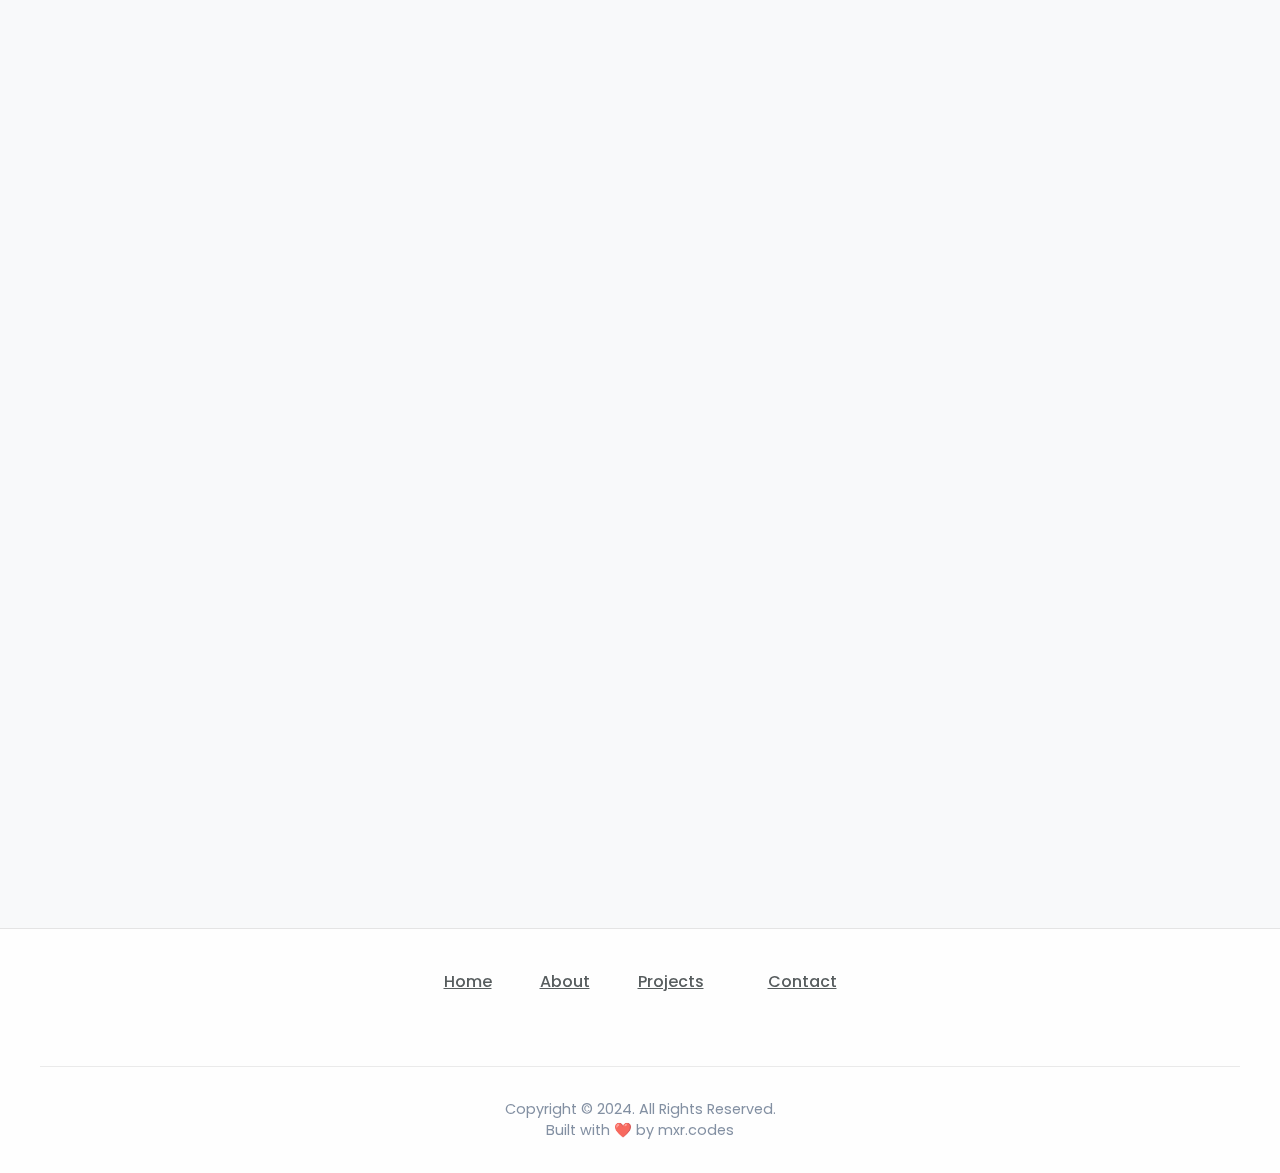
==== commit adc83b18: "fix linkedin link" ====
--- a/index.html
+++ b/index.html
@@ -87,7 +87,7 @@
                 </button>
             </div>
             <div id="socials-container">
-                <a href="https://www.linkedin.com/in/mamour-dieng-394237261/" target="_blank" class="social-link" data-aos="fade-up" data-aos-delay="100">
+                <a href="https://www.linkedin.com/in/mamour-d-394237261/" target="_blank" class="social-link" data-aos="fade-up" data-aos-delay="100">
                     <img src="images/icons/linkedin.png" alt="My LinkedIn profile" class="icon"/>
                 </a>
                 <a href="https://instagram.com/mxr.codes" target="_blank" class="social-link" data-aos="fade-up" data-aos-delay="200">
@@ -167,6 +167,32 @@
 
             <div class="project-card" data-aos="fade-up" data-aos-delay="200">
                 <div class="project-image">
+                    <img src="/images/python-website.png" alt="Python Quiz" class="project-img">
+                    <div class="project-overlay">
+                        <div class="tech-stack">
+                            <span class="tech-tag">HTML</span>
+                            <span class="tech-tag">CSS</span>
+                            <span class="tech-tag">JavaScript</span>
+                            <span class="tech-tag">Quiz App</span>
+                        </div>
+                    </div>
+                </div>
+                <div class="project-content">
+                    <h3 class="project-title">Python Quiz Application</h3>
+                    <p class="project-description">An interactive quiz application to test your Python knowledge with various difficulty levels and topics.</p>
+                    <div class="btn-container">
+                        <button class="btn btn-color-2 project-btn" onclick="window.open('https://python.mxr.codes/', '_blank')">
+                            Live Demo
+                        </button>
+                        <button class="btn btn-color-1 project-btn" onclick="location.href='https://www.instagram.com/p/C7hyXpmtdHk/'">
+                            Instagram
+                        </button>
+                    </div>
+                </div>
+            </div>
+
+            <div class="project-card" data-aos="fade-up" data-aos-delay="400">
+                <div class="project-image">
                     <img src="/images/CS50P.png" alt="Wordle Game" class="project-img">
                     <div class="project-overlay">
                         <div class="tech-stack">
@@ -191,7 +217,7 @@
                 </div>
             </div>
 
-            <div class="project-card" data-aos="fade-up" data-aos-delay="400">
+            <div class="project-card" data-aos="fade-up" data-aos-delay="600">
                 <div class="project-image">
                     <img src="/images/today-i-learned.png" alt="Today I Learned" class="project-img">
                     <div class="project-overlay">
@@ -212,32 +238,6 @@
                         </button>
                         <button class="btn btn-color-1 project-btn" onclick="location.href='https://github.com/mamour-dx/Web-App'">
                             GitHub
-                        </button>
-                    </div>
-                </div>
-            </div>
-
-            <div class="project-card" data-aos="fade-up" data-aos-delay="600">
-                <div class="project-image">
-                    <img src="/images/python-website.png" alt="Python Quiz" class="project-img">
-                    <div class="project-overlay">
-                        <div class="tech-stack">
-                            <span class="tech-tag">HTML</span>
-                            <span class="tech-tag">CSS</span>
-                            <span class="tech-tag">JavaScript</span>
-                            <span class="tech-tag">Quiz App</span>
-                        </div>
-                    </div>
-                </div>
-                <div class="project-content">
-                    <h3 class="project-title">Python Quiz Application</h3>
-                    <p class="project-description">An interactive quiz application to test your Python knowledge with various difficulty levels and topics.</p>
-                    <div class="btn-container">
-                        <button class="btn btn-color-2 project-btn" onclick="window.open('https://python.mxr.codes/', '_blank')">
-                            Live Demo
-                        </button>
-                        <button class="btn btn-color-1 project-btn" onclick="location.href='https://www.instagram.com/p/C7hyXpmtdHk/'">
-                            Instagram
                         </button>
                     </div>
                 </div>
--- a/style.css
+++ b/style.css
@@ -671,13 +671,16 @@
   margin-top: auto;
   display: flex;
   gap: 1rem;
+  justify-content: center;
 }
 
 .project-card .project-btn {
   flex: 1;
-  padding: 0.8rem 0;
+  padding: 0.8rem 1.2rem;
   font-size: 0.9rem;
   border-radius: 0.5rem;
+  min-width: unset;
+  white-space: nowrap;
 }
 
 /* CONTACT */
@@ -687,6 +690,7 @@
   justify-content: center;
   flex-direction: column;
   height: 70vh;
+  padding-top: 8rem;
 }
 
 .contact-info-upper-container {
@@ -957,11 +961,227 @@
   }
 
   .project-card .btn-container {
-    flex-direction: column;
+    flex-direction: row;
     gap: 0.5rem;
+    padding: 0;
+    margin-top: 1rem;
   }
 
   .project-card .project-btn {
-    width: 100%;
-  }
+    padding: 0.6rem 1rem;
+    font-size: 0.85rem;
+    min-width: unset;
+    width: auto;
+  }
+}
+
+/* Media queries for contact section */
+@media screen and (max-width: 768px) {
+  #contact {
+    height: auto;
+    min-height: 60vh;
+    padding: 4rem 1rem;
+  }
+
+  .contact-info-upper-container {
+    margin: 2rem 1rem;
+    width: auto;
+  }
+
+  .contact-info-container {
+    margin: 0.8rem;
+  }
+
+  .contact-info-container p {
+    font-size: 1rem;
+  }
+}
+
+@media screen and (max-width: 480px) {
+  #contact {
+    padding: 3rem 1rem;
+  }
+
+  .contact-info-upper-container {
+    margin: 1.5rem 1rem;
+    padding: 0.3rem;
+  }
+
+  .contact-info-container {
+    margin: 0.6rem;
+    gap: 0.3rem;
+  }
+
+  .email-icon {
+    height: 2rem;
+  }
+
+  #contact .section__text__p1 {
+    font-size: 1.2rem;
+    margin-bottom: 0.5rem;
+  }
+
+  #contact .title {
+    font-size: 2.5rem;
+    margin-bottom: 1.5rem;
+  }
+}
+
+/* Mobile Menu Styles */
+.mobile-menu-toggle,
+.mobile-menu,
+.mobile-menu-overlay {
+    display: none;
+}
+
+@media screen and (max-width: 768px) {
+    nav#desktop-nav {
+        display: none;
+    }
+
+    /* Theme toggle for mobile */
+    #modeToggle {
+        position: fixed;
+        top: 1.5rem;
+        right: 1.5rem;
+        z-index: 1003;
+        background: var(--glass);
+        border-radius: 50%;
+        padding: 0.5rem;
+        box-shadow: var(--shadow);
+        border: 1px solid var(--border-color);
+        backdrop-filter: var(--backdrop);
+        -webkit-backdrop-filter: var(--backdrop);
+    }
+
+    .mobile-menu-toggle {
+        display: flex;
+        flex-direction: column;
+        justify-content: center;
+        align-items: center;
+        position: fixed;
+        top: 1.5rem;
+        left: 1.5rem;
+        width: 40px;
+        height: 40px;
+        border: none;
+        background: var(--glass);
+        backdrop-filter: var(--backdrop);
+        -webkit-backdrop-filter: var(--backdrop);
+        border-radius: 50%;
+        z-index: 1002;
+        cursor: pointer;
+        padding: 8px;
+        box-shadow: var(--shadow);
+        border: 1px solid var(--border-color);
+    }
+
+    .mobile-menu-toggle span {
+        display: block;
+        width: 100%;
+        height: 2px;
+        background: var(--text-color);
+        margin: 5px 0;
+        transition: 0.4s;
+        border-radius: 2px;
+    }
+
+    .mobile-menu-toggle.active span:nth-child(1) {
+        transform: rotate(-45deg) translate(-5px, 6px);
+    }
+
+    .mobile-menu-toggle.active span:nth-child(2) {
+        opacity: 0;
+    }
+
+    .mobile-menu-toggle.active span:nth-child(3) {
+        transform: rotate(45deg) translate(-5px, -6px);
+    }
+
+    .mobile-menu {
+        position: fixed;
+        top: 0;
+        right: -300px;
+        width: 300px;
+        height: 100vh;
+        background: var(--glass-dark);
+        backdrop-filter: var(--backdrop);
+        -webkit-backdrop-filter: var(--backdrop);
+        z-index: 1001;
+        transition: 0.4s ease;
+        box-shadow: var(--shadow);
+        border-left: 1px solid var(--border-color);
+    }
+
+    .mobile-menu.active {
+        right: 0;
+    }
+
+    .mobile-menu-overlay {
+        display: block;
+        position: fixed;
+        top: 0;
+        left: 0;
+        width: 100%;
+        height: 100%;
+        background: rgba(0, 0, 0, 0.5);
+        z-index: 1000;
+        opacity: 0;
+        visibility: hidden;
+        transition: 0.4s ease;
+    }
+
+    .mobile-menu-overlay.active {
+        opacity: 1;
+        visibility: visible;
+    }
+
+    .mobile-menu-header {
+        padding: 2rem;
+        border-bottom: 1px solid var(--border-color);
+    }
+
+    .menu-title {
+        font-size: 1.2rem;
+        font-weight: 600;
+        color: var(--text-color);
+    }
+
+    .mobile-menu-links {
+        list-style: none;
+        padding: 1rem 0;
+    }
+
+    .mobile-menu-item {
+        display: flex;
+        align-items: center;
+        padding: 1rem 2rem;
+        color: var(--text-color);
+        text-decoration: none;
+        transition: 0.3s ease;
+        gap: 1rem;
+    }
+
+    .mobile-menu-item:hover {
+        background: var(--accent-color-light);
+    }
+
+    .mobile-menu-item.active {
+        color: var(--accent-color);
+        background: var(--accent-color-light);
+    }
+
+    .menu-icon {
+        font-size: 1.2rem;
+    }
+
+    .menu-text {
+        font-size: 1rem;
+        font-weight: 500;
+    }
+
+    section {
+        padding-top: 6rem;
+        margin: 0 2rem;
+    }
 }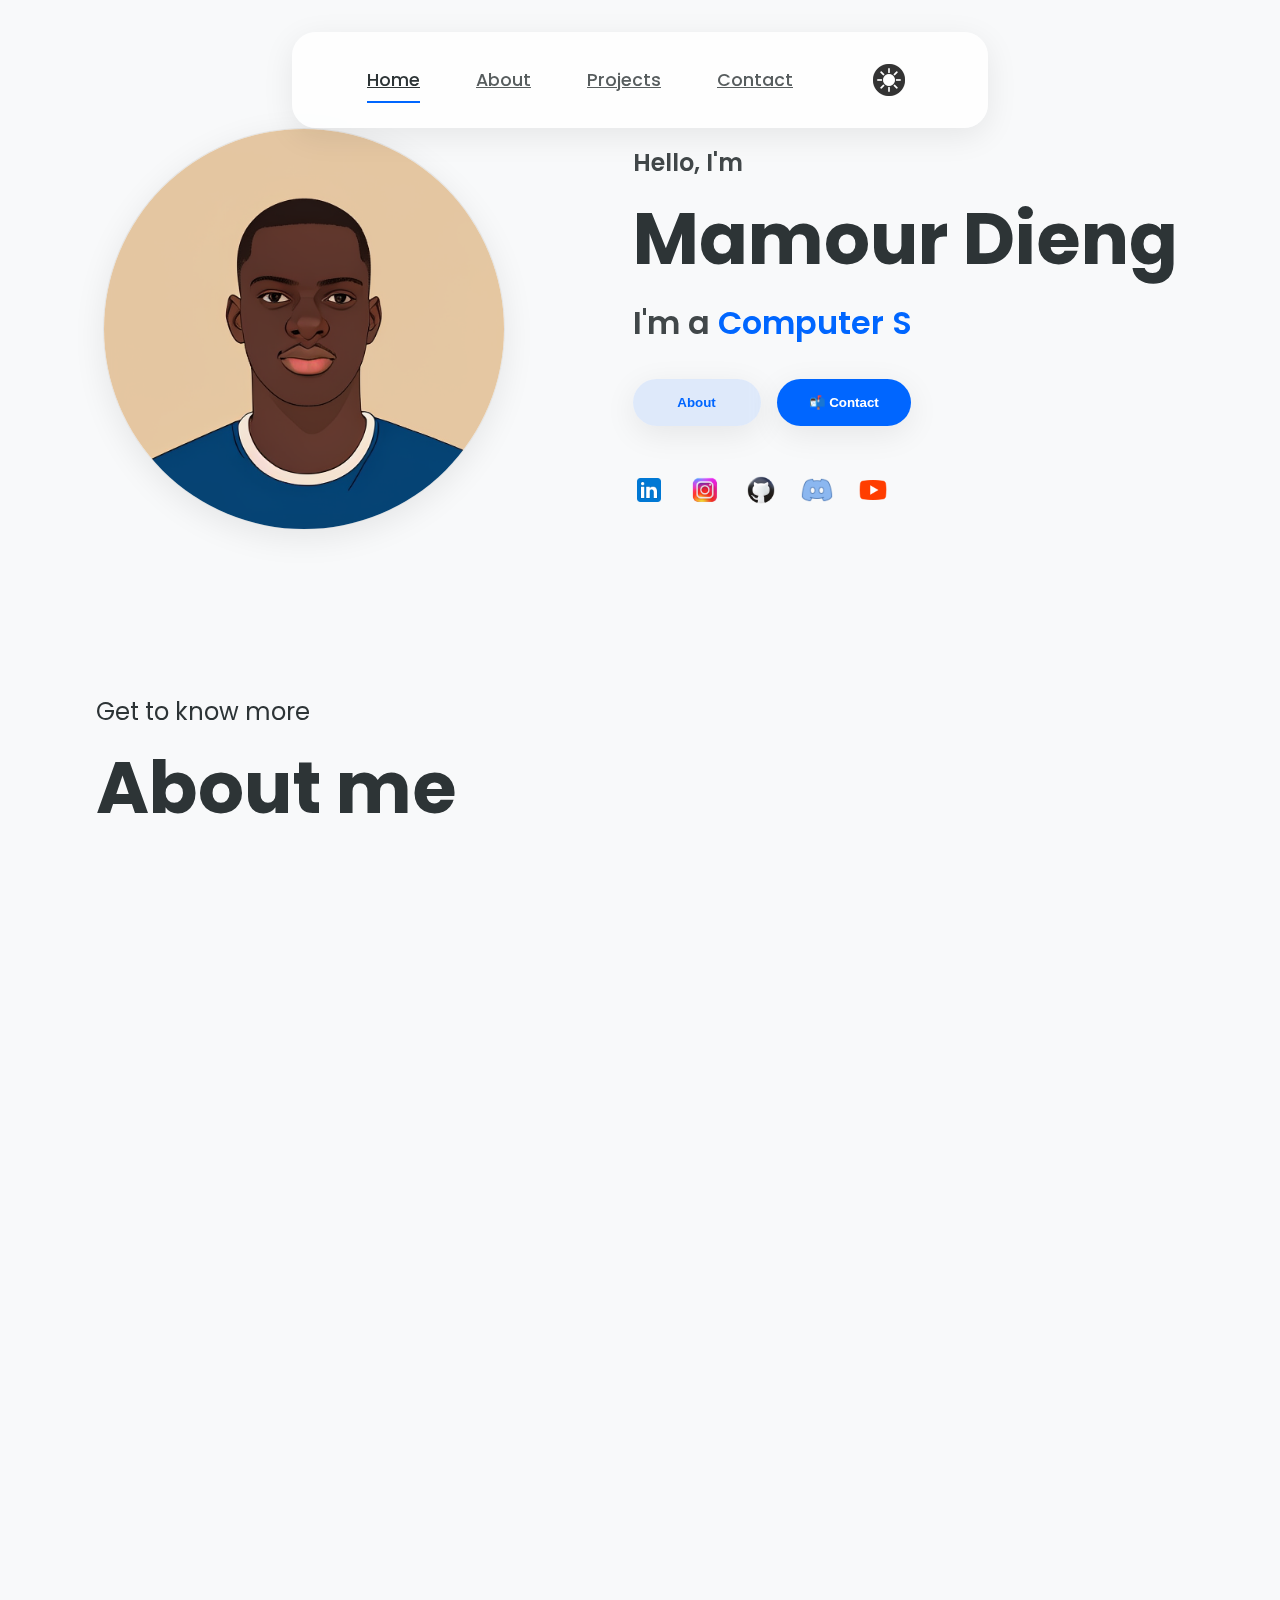
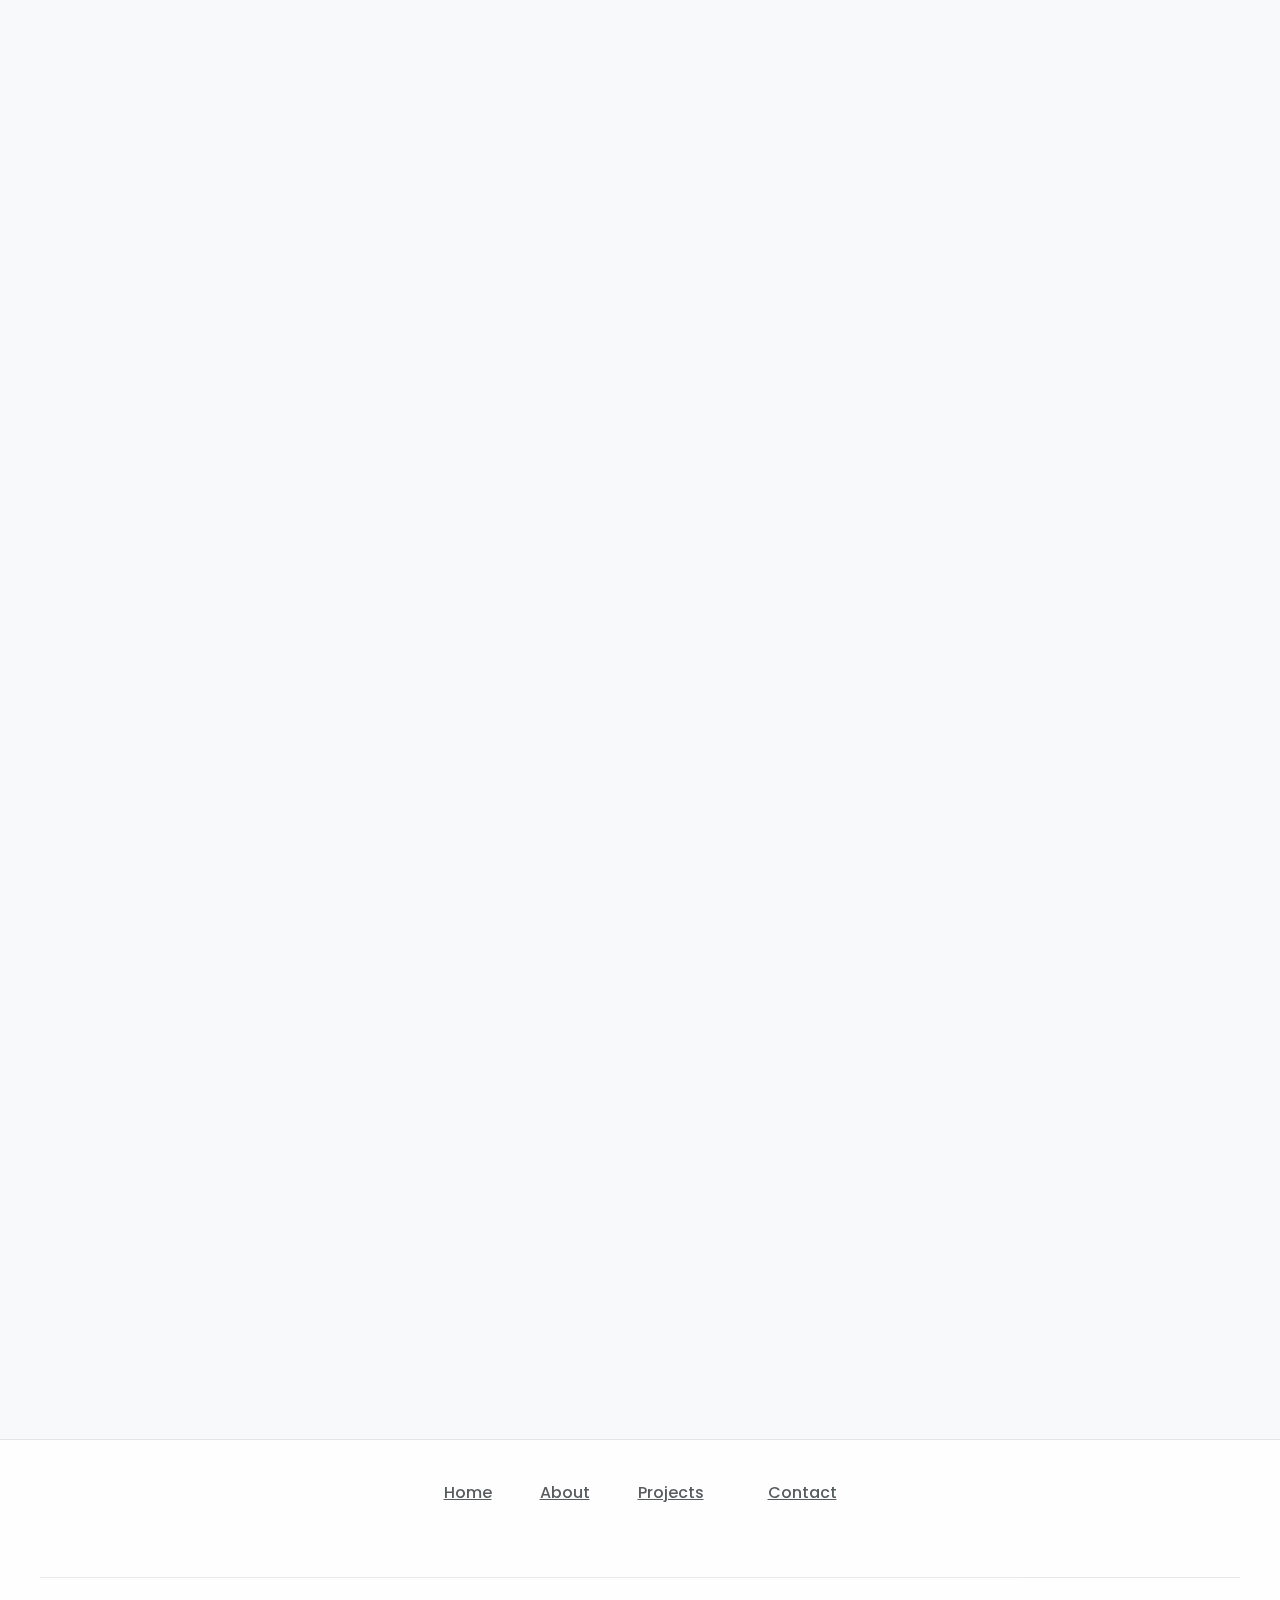
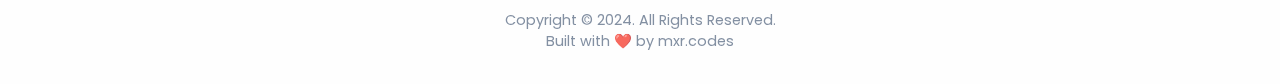
==== commit 9c3376eb: "add git project" ====
--- a/index.html
+++ b/index.html
@@ -141,6 +141,27 @@
         <div class="projects-container">
             <div class="project-card" data-aos="fade-up">
                 <div class="project-image">
+                    <img src="/images/git-website.png" alt="Git Tutorial Website" class="project-img">
+                    <div class="project-overlay">
+                        <div class="tech-stack">
+                            <span class="tech-tag">HTML</span>
+                            <span class="tech-tag">CSS</span>
+                            <span class="tech-tag">Git</span>
+                            <span class="tech-tag">GitHub CI/CD</span>
+                        </div>
+                    </div>
+                </div>
+                <div class="project-content">
+                    <h3 class="project-title">Learn Git Essentials</h3>
+                    <p class="project-description">An interactive and concise tutorial to learn Git basics. Designed to help beginners quickly understand this essential tool in software development.</p>
+                    <div class="btn-container">
+                        <button class="btn project-btn btn-color-2" onclick="window.open('https://git.mxr.codes', '_blank')">Live Demo</button>
+                        <button class="btn project-btn btn-color-1" onclick="window.open('https://github.com/mamour-dx/learn-git', '_blank')">Github</button>
+                    </div>
+                </div>
+            </div>
+            <div class="project-card" data-aos="fade-up">
+                <div class="project-image">
                     <img src="/images/notemaster.png" alt="NoteMaster App" class="project-img">
                     <div class="project-overlay">
                         <div class="tech-stack">
@@ -286,6 +307,10 @@
                 <div class="technology-item" data-aos="zoom-in" data-aos-delay="500">
                     <img src="/images/technologies/deepseek.png" alt="Deepseek API" class="technology-icon">
                     <span class="technology-name">Deepseek API</span>
+                </div>
+                <div class="technology-item" data-aos="zoom-in" data-aos-delay="550">
+                    <img src="/images/technologies/github-actions.png" alt="GitHub CI/CD" class="technology-icon">
+                    <span class="technology-name">GitHub CI/CD</span>
                 </div>
             </div>
         </div>
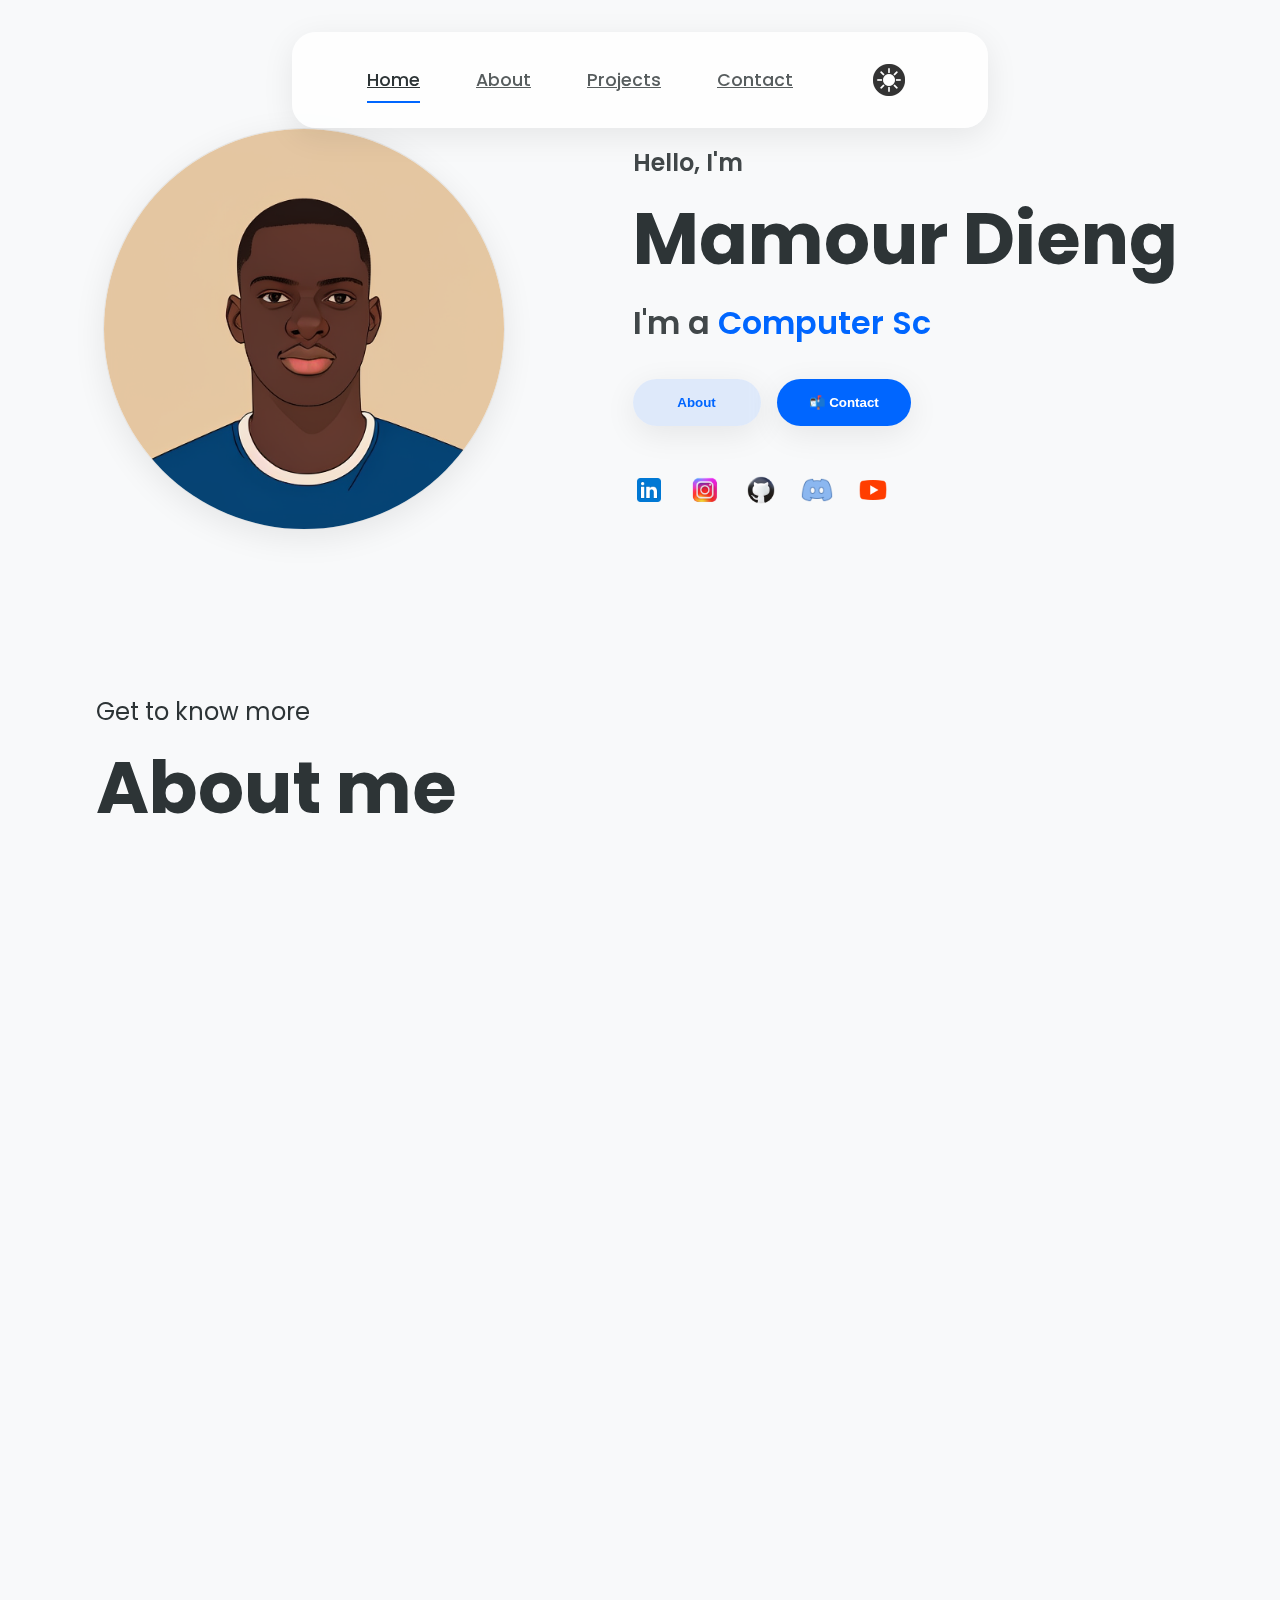
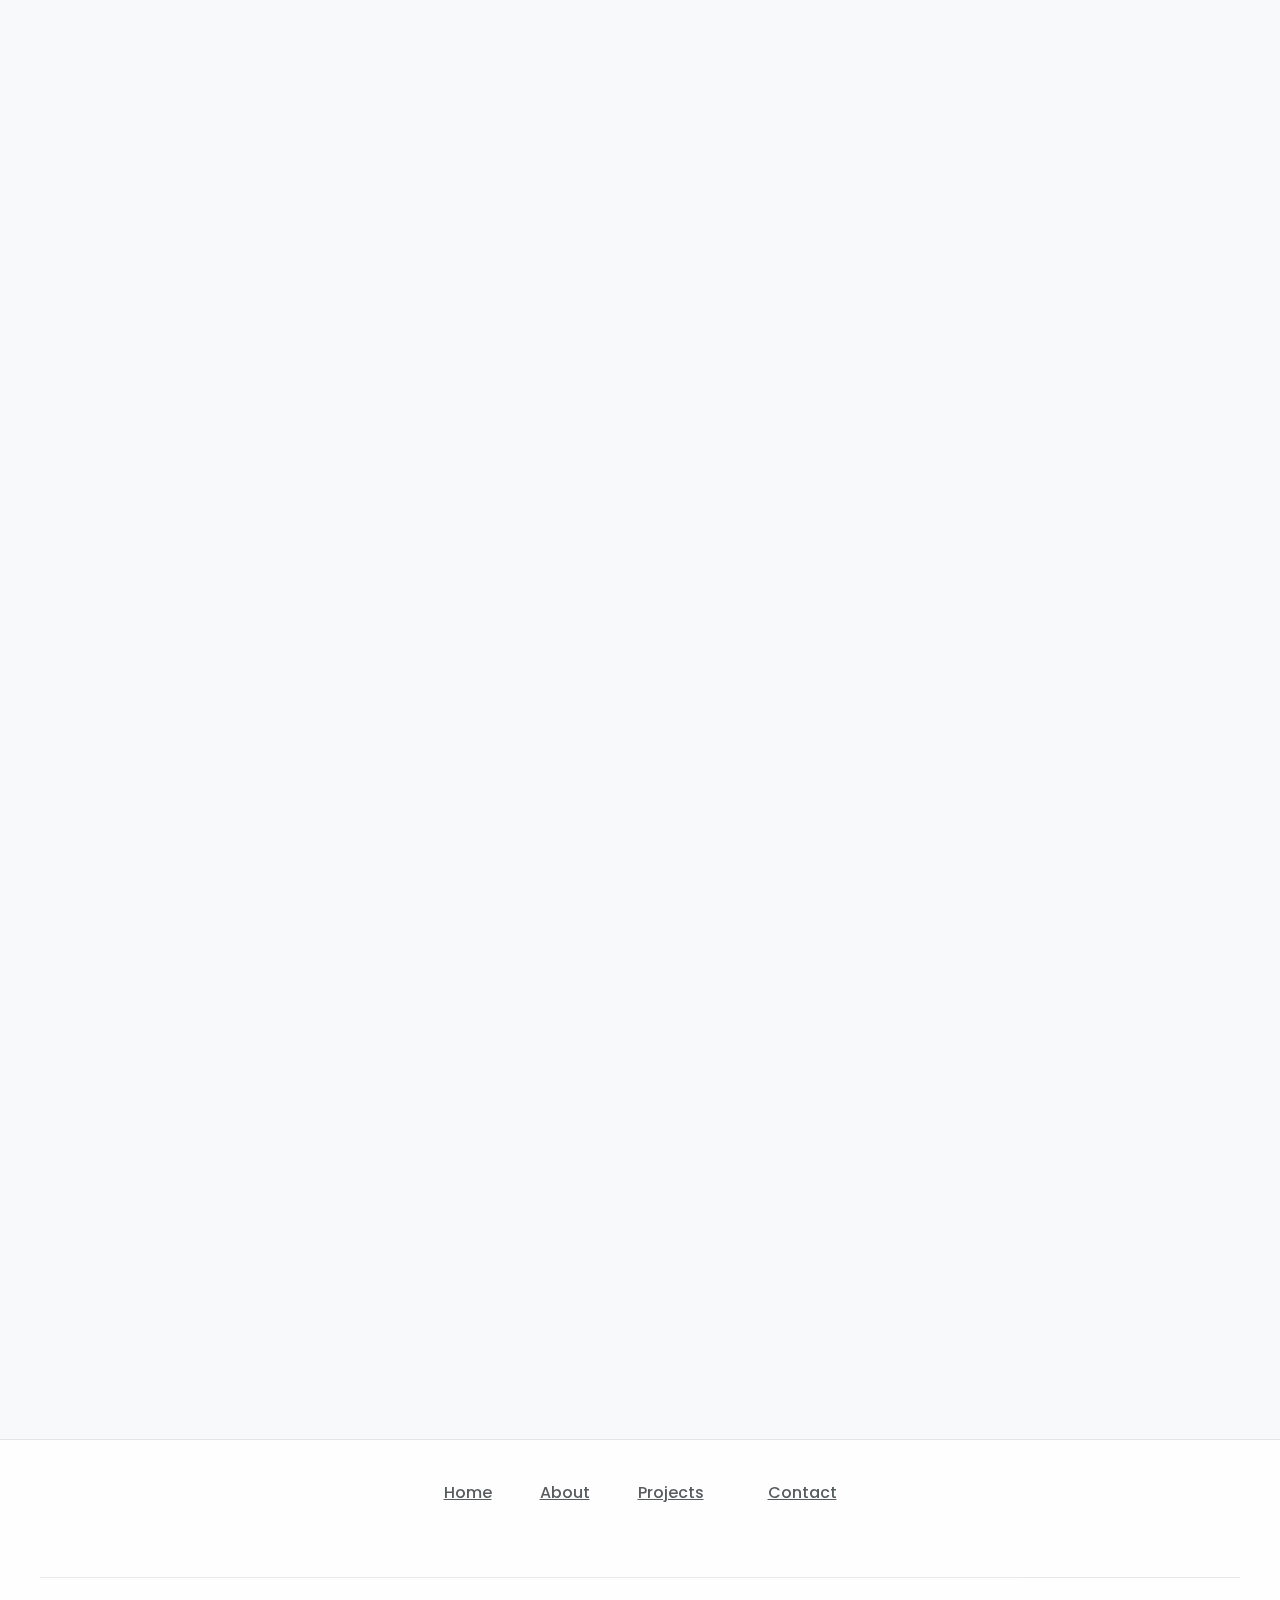
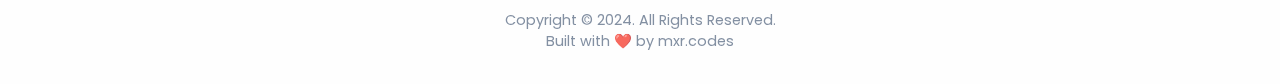
==== commit 071cb60c: "correct notemaster content" ====
--- a/index.html
+++ b/index.html
@@ -174,7 +174,7 @@
                 </div>
                 <div class="project-content">
                     <h3 class="project-title">NoteMaster</h3>
-                    <p class="project-description">Une application d'apprentissage actif qui permet de prendre des notes, générer des questions et suivre vos progrès dans vos cours.</p>
+                    <p class="project-description">An active learning MVP application that allows you to take notes, generate questions, and track your progress in your courses.</p>
                     <div class="btn-container">
                         <button class="btn btn-color-2 project-btn" onclick="window.open('https://notemaster.streamlit.app', '_blank')">
                             Live Demo
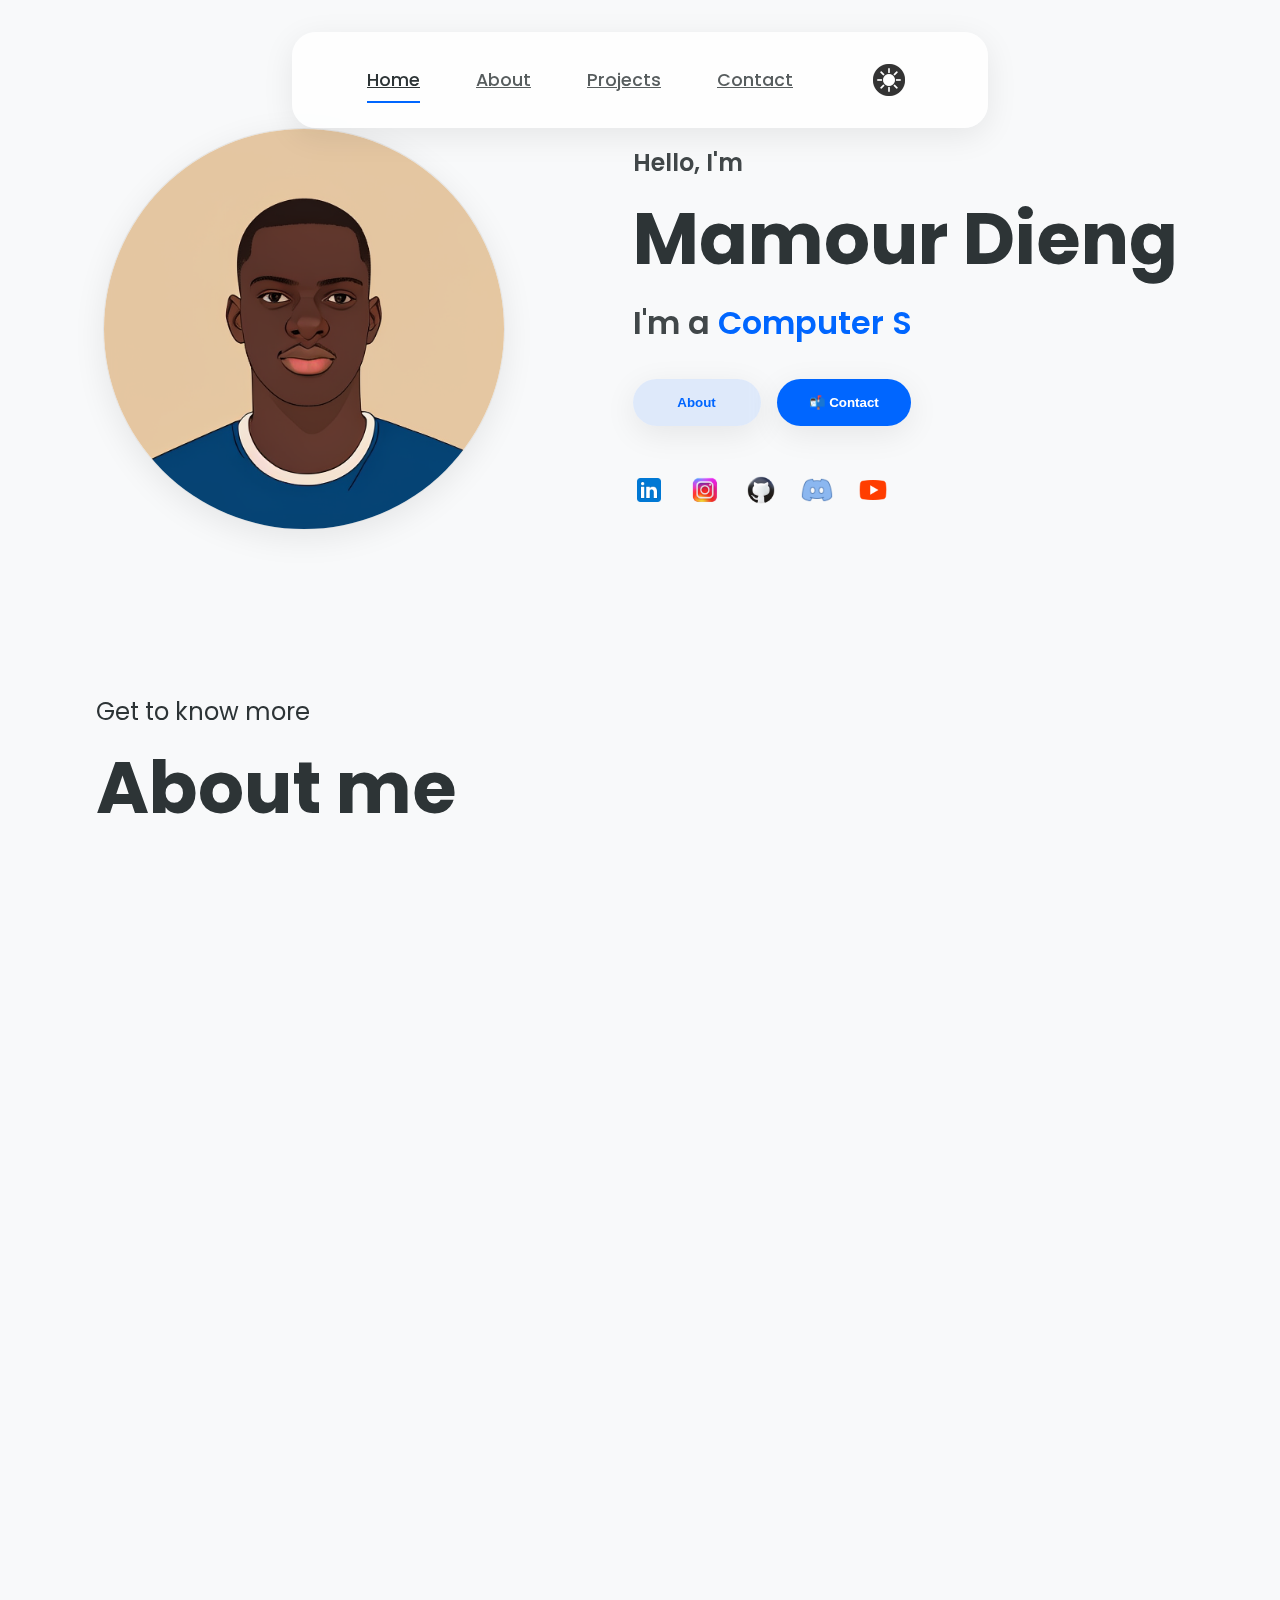
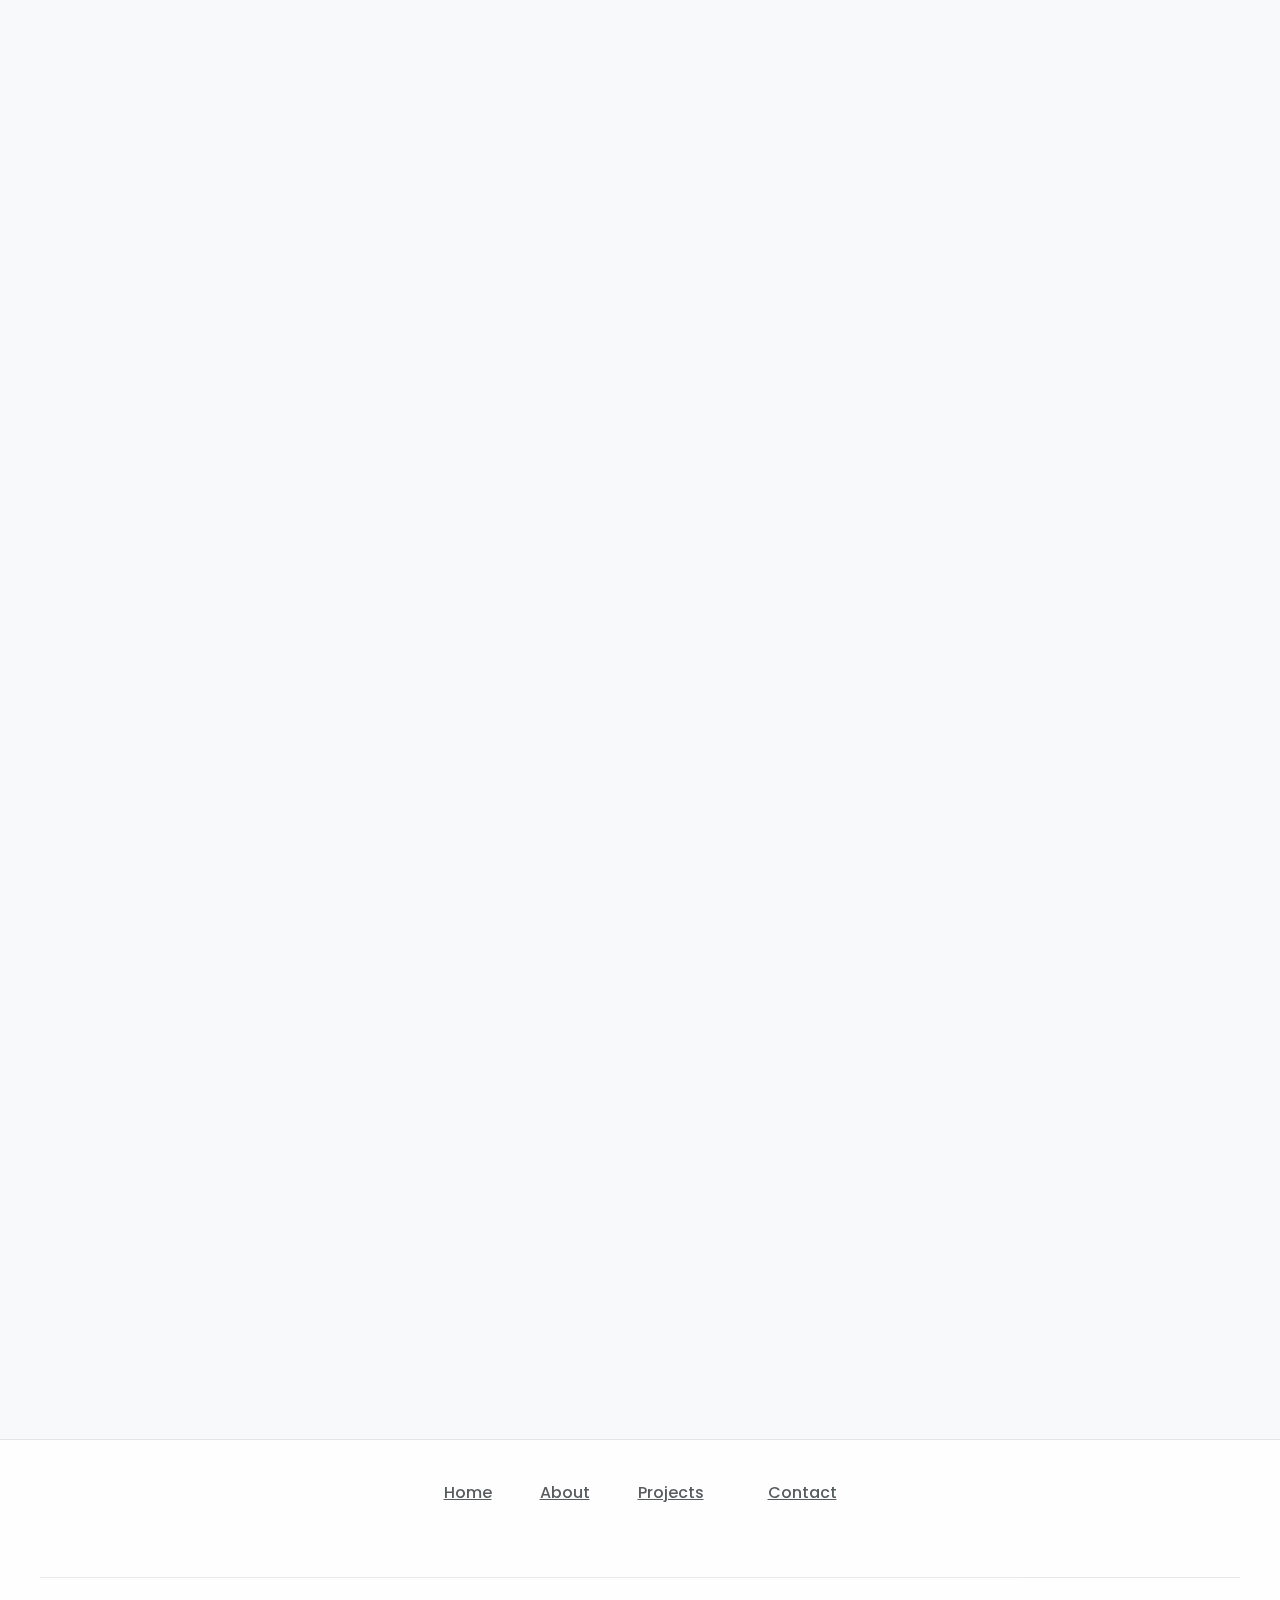
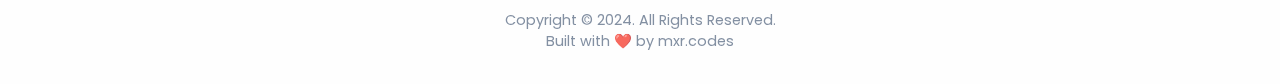
==== commit 230bb45f: "fix unexisting toolbox item" ====
--- a/index.html
+++ b/index.html
@@ -308,10 +308,6 @@
                     <img src="/images/technologies/deepseek.png" alt="Deepseek API" class="technology-icon">
                     <span class="technology-name">Deepseek API</span>
                 </div>
-                <div class="technology-item" data-aos="zoom-in" data-aos-delay="550">
-                    <img src="/images/technologies/github-actions.png" alt="GitHub CI/CD" class="technology-icon">
-                    <span class="technology-name">GitHub CI/CD</span>
-                </div>
             </div>
         </div>
         
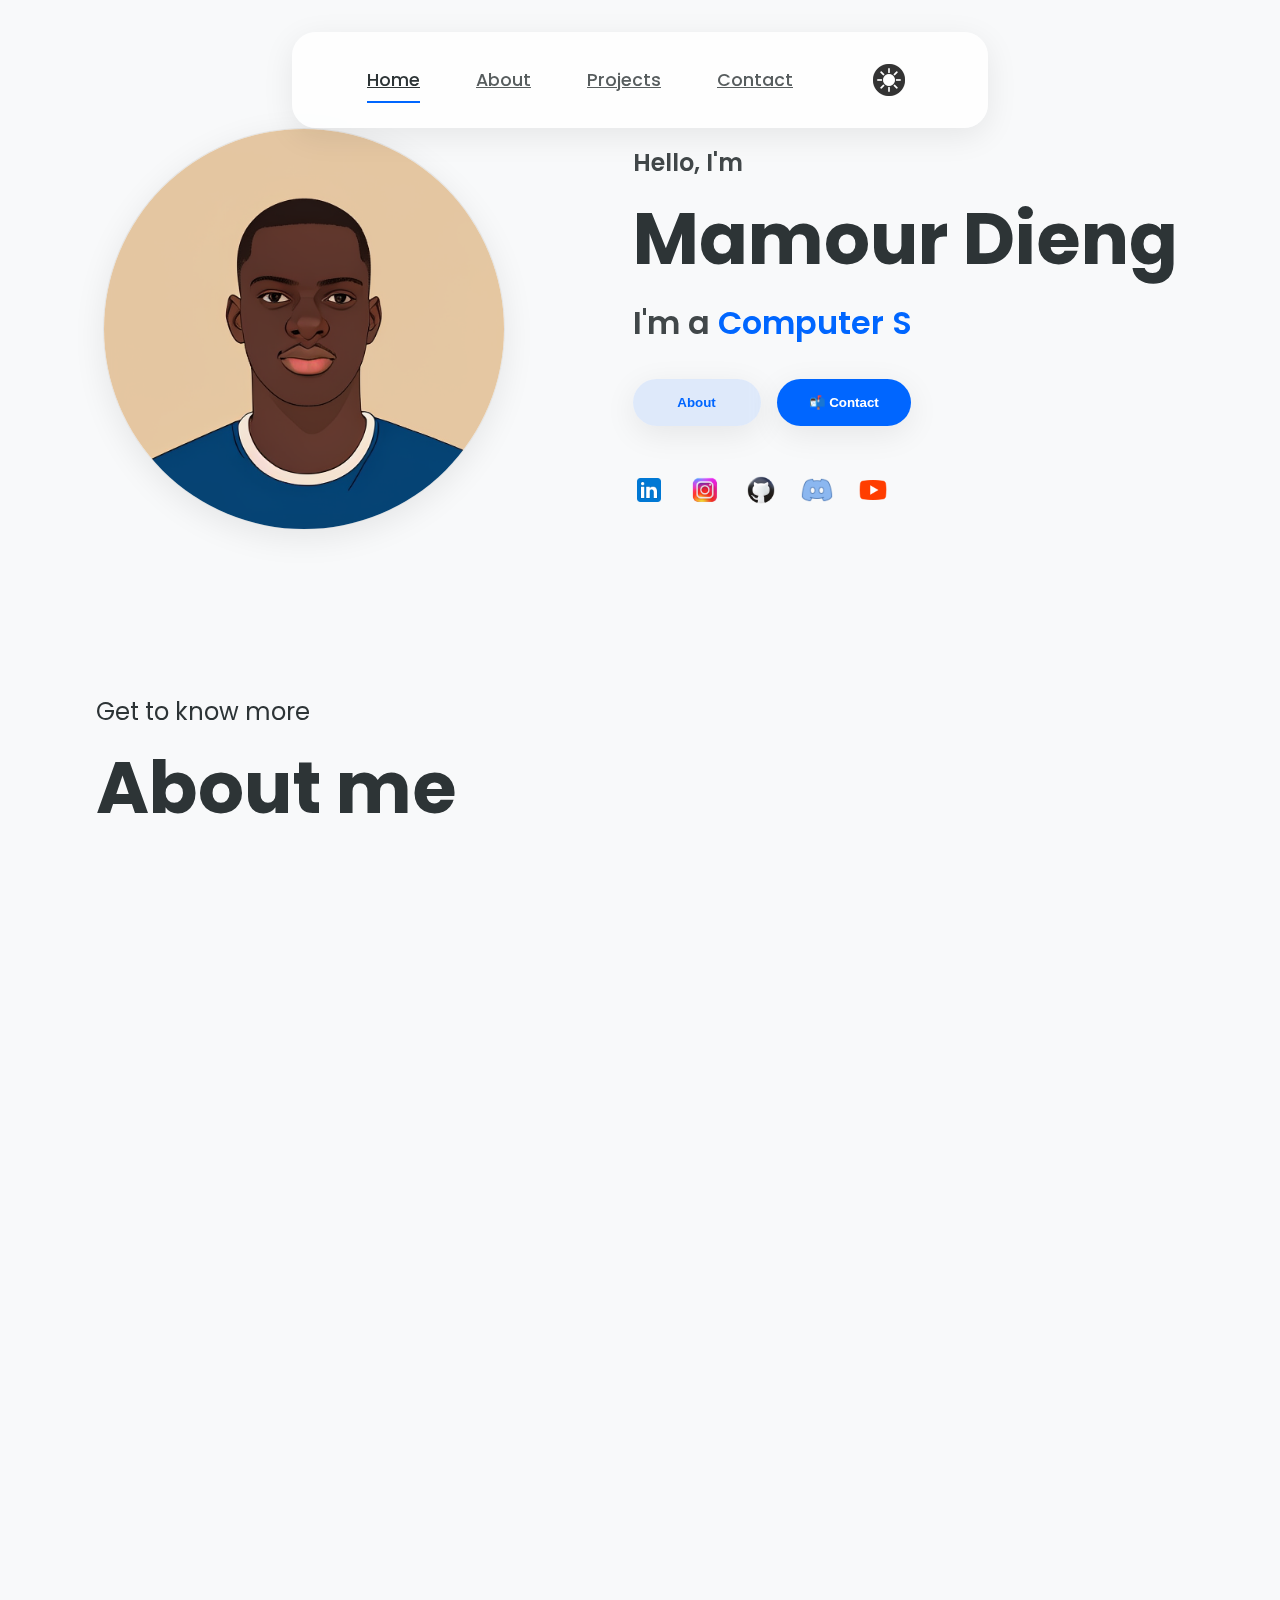
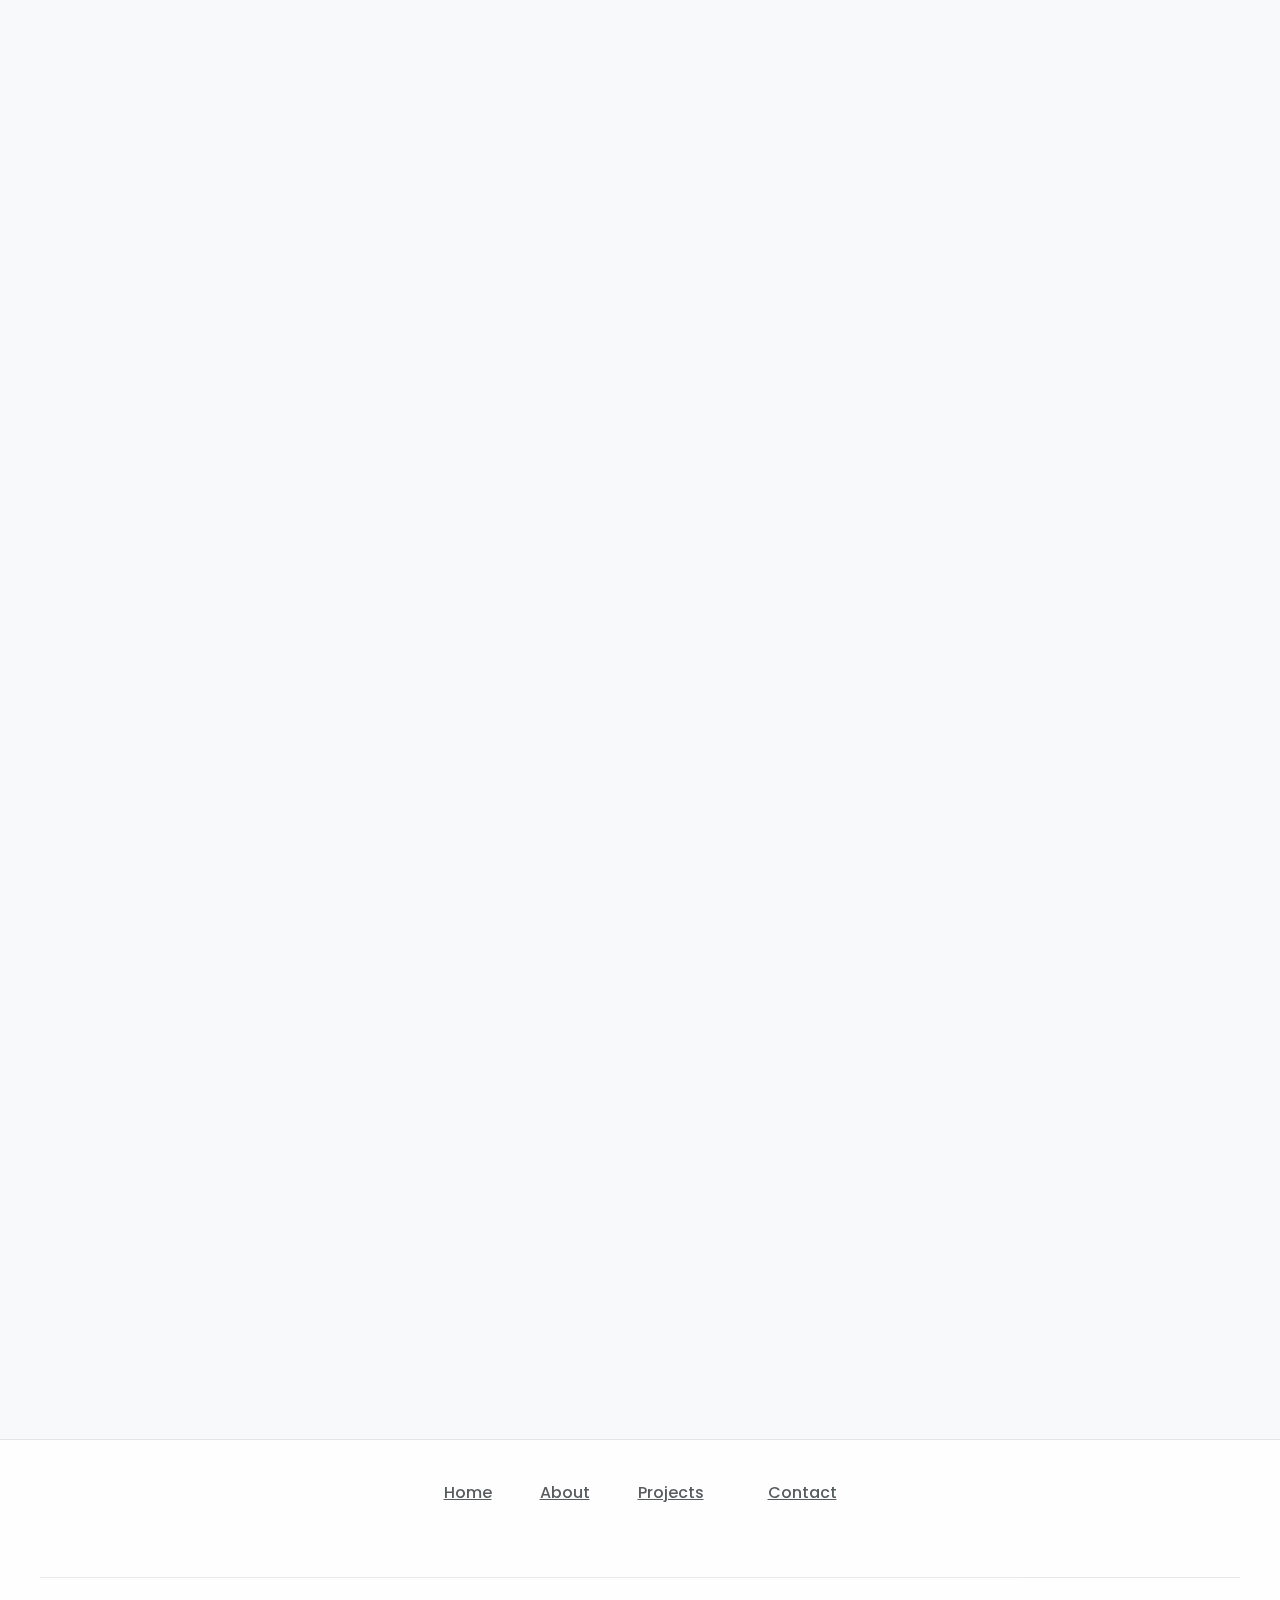
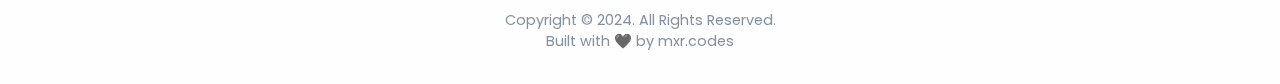
==== commit 66b47368: "Update index.html" ====
--- a/index.html
+++ b/index.html
@@ -75,7 +75,7 @@
             <p class="section__text__p2">
                 <span class="static-text">I'm a</span> 
                 <span class="dynamic-text" data-period="2000" 
-                      data-type='["Computer Science Student", "Python & AI Enthusiast 🤖", "YouTuber 🎥",  "Chess Player ♟️"]'>
+                      data-type='["Computer Science Student", "Developer", "Python & AI Enthusiast 🤖", "YouTuber 🎥",  "Chess Player ♟️"]'>
                 </span>
             </p>
             <div class="btn-container">
@@ -306,7 +306,7 @@
                 </div>
                 <div class="technology-item" data-aos="zoom-in" data-aos-delay="500">
                     <img src="/images/technologies/deepseek.png" alt="Deepseek API" class="technology-icon">
-                    <span class="technology-name">Deepseek API</span>
+                    <span class="technology-name">AI API</span>
                 </div>
             </div>
         </div>
@@ -338,7 +338,7 @@
             </nav>
             <div class="footer-bottom">
                 <p>Copyright &#169; 2024. All Rights Reserved.</p>
-                <p>Built with ❤️ by mxr.codes</p>
+                <p>Built with 🖤 by mxr.codes</p>
             </div>
         </div>
     </footer>
